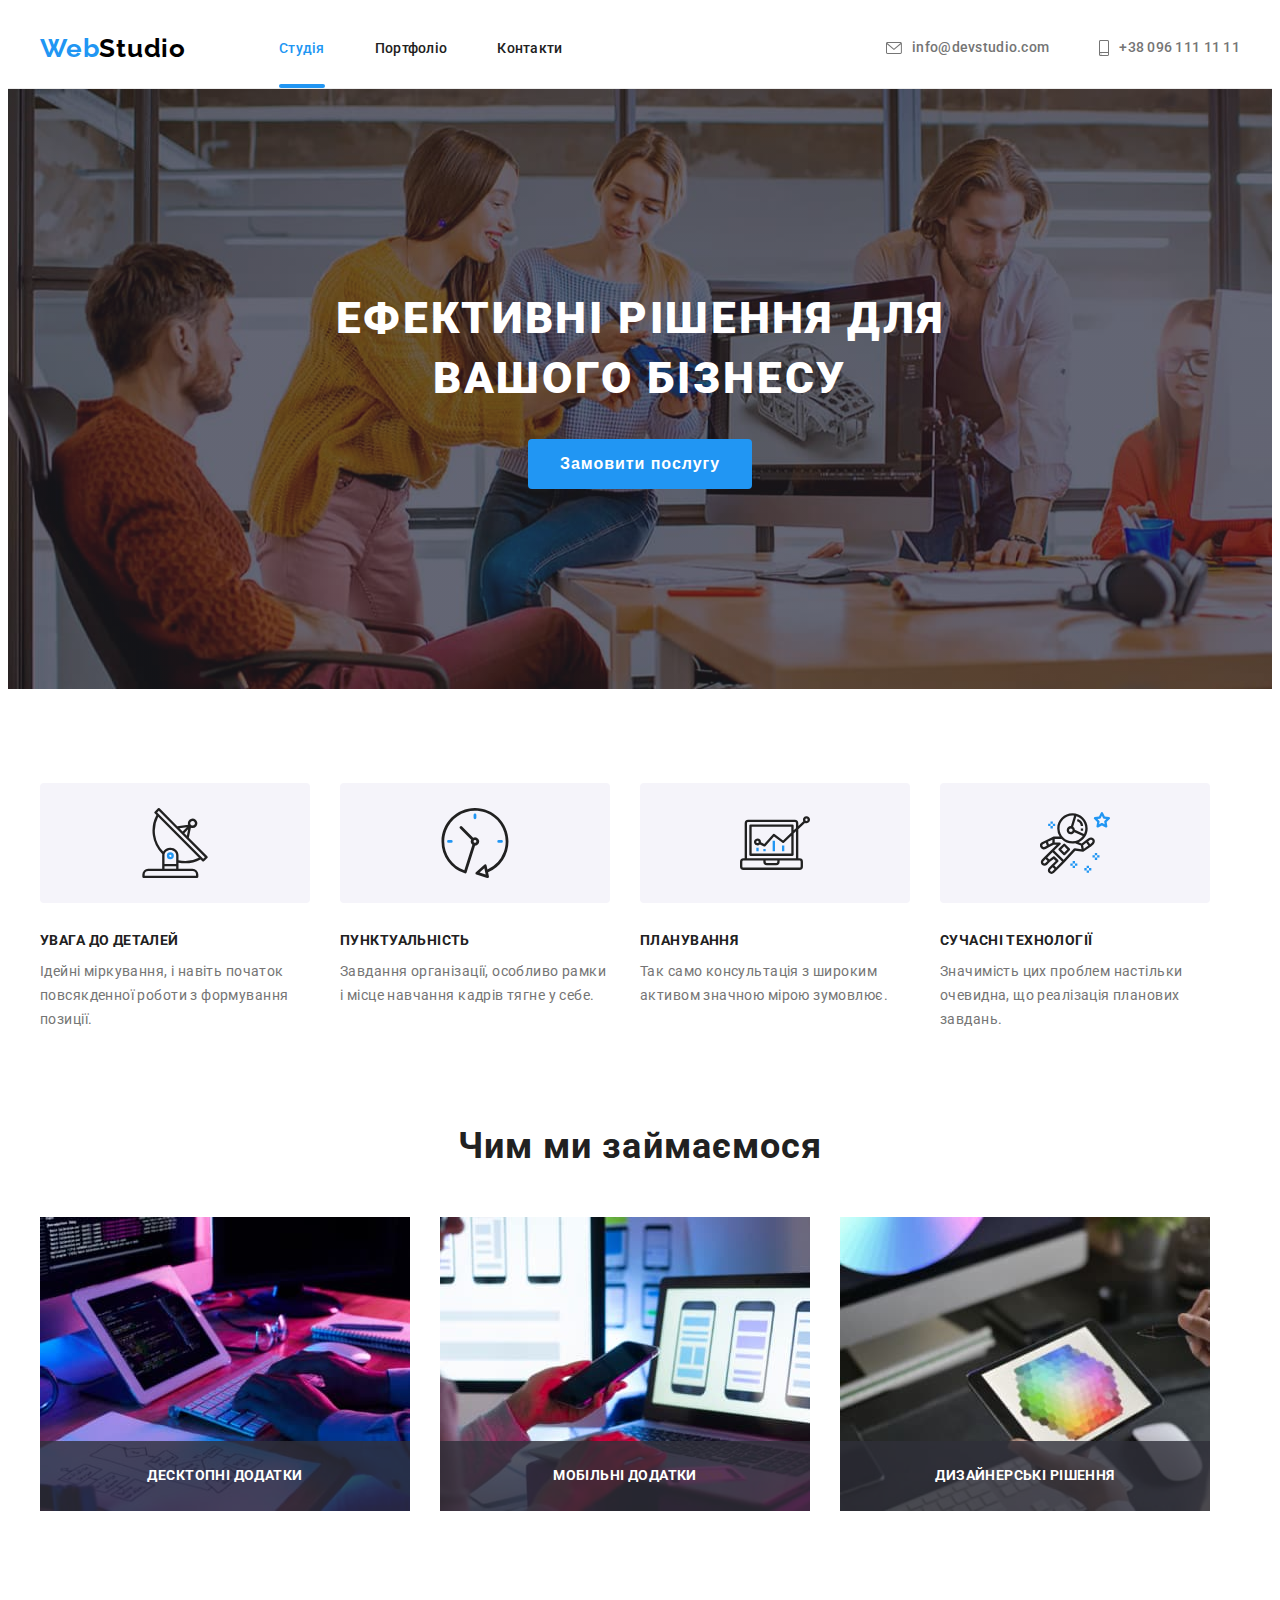
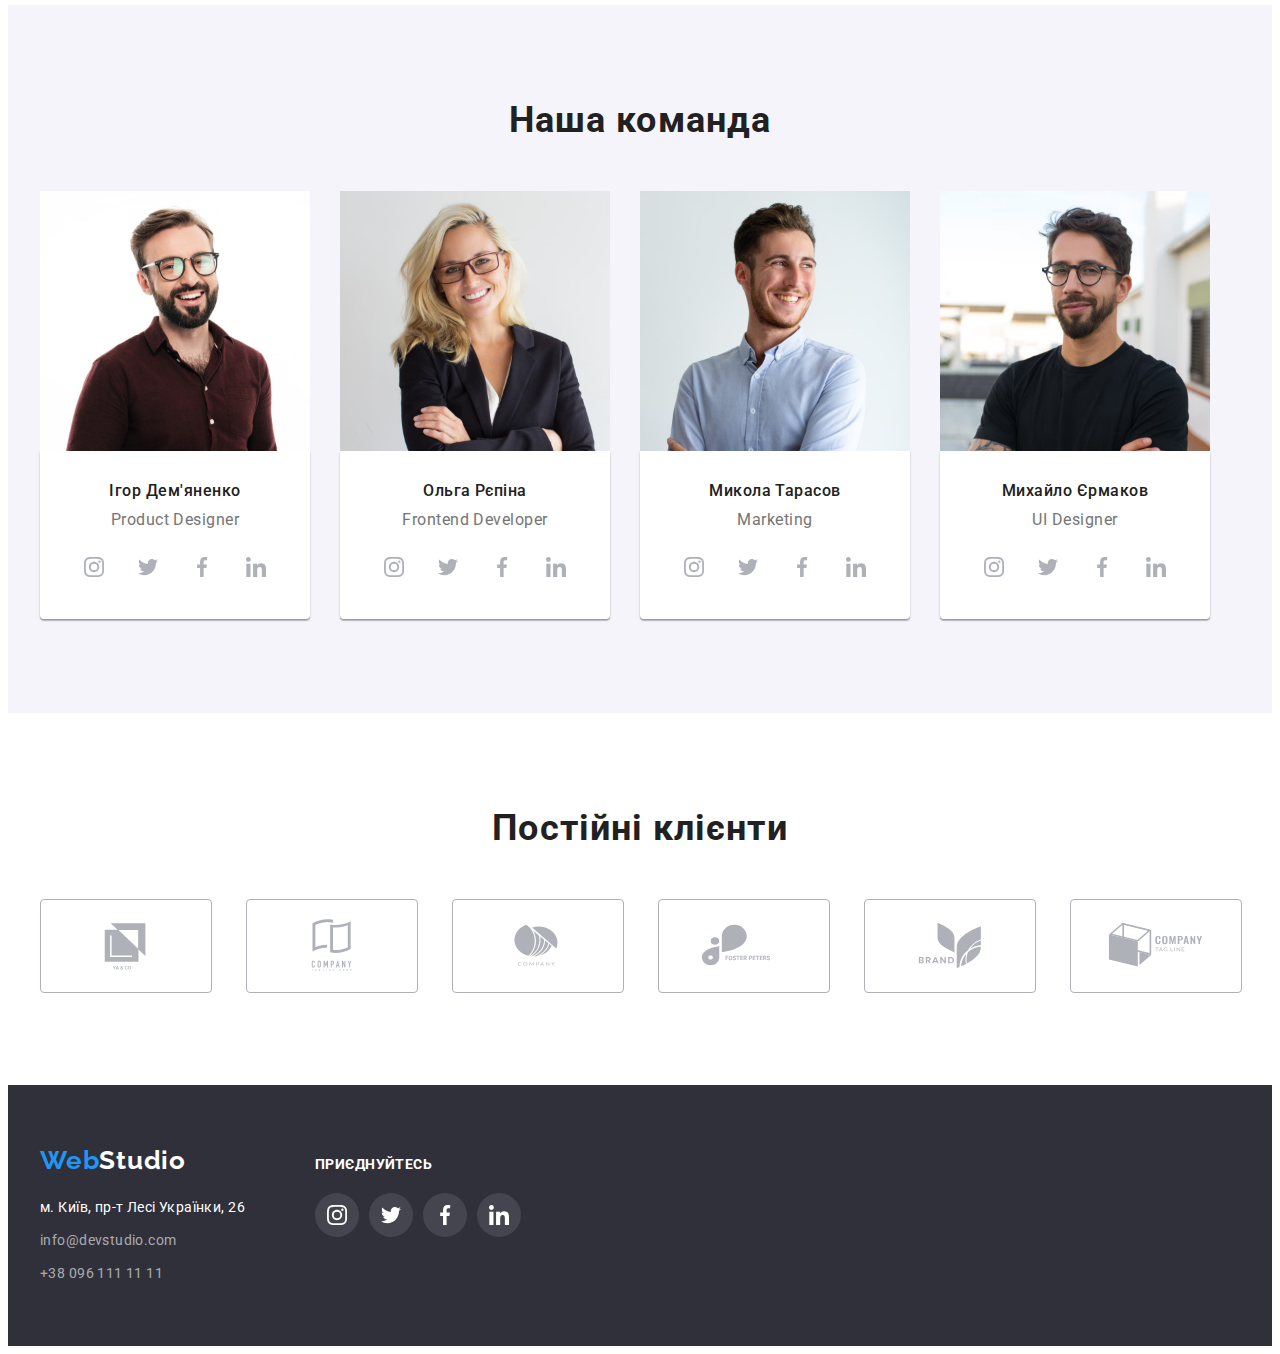
==== index.html @ 94e93b25 "Update" ====
<!DOCTYPE html>
<html lang="uk">
<head>
    <meta charset="UTF-8">
    <meta http-equiv="X-UA-Compatible" content="IE=edge">
    <meta name="viewport" content="width=device-width, initial-scale=1.0">
    <title lang="en">WebStudio</title>
    <link rel="preconnect" href="https://fonts.googleapis.com">
    <link rel="preconnect" href="https://fonts.gstatic.com" crossorigin>
    <link href="https://fonts.googleapis.com/css2?family=Raleway:wght@700&family=Roboto:wght@400;500;700;900&display=swap"
        rel="stylesheet">
    <link rel="stylesheet" href="https://cdnjs.cloudflare.com/ajax/libs/modern-normalize/1.1.0/modern-normalize.min.css"
        integrity="sha512-wpPYUAdjBVSE4KJnH1VR1HeZfpl1ub8YT/NKx4PuQ5NmX2tKuGu6U/JRp5y+Y8XG2tV+wKQpNHVUX03MfMFn9Q=="
        crossorigin="anonymous" referrerpolicy="no-referrer" />
    <link rel="stylesheet" href="./css/styles.css">
</head>
<body>
    <header class="header-border">
            <div class="container">
                <nav class="header-item">
                        <a href="./index.html"><span class="logo">Web</span><span class="logo logo-second-part">Studio</span></a>
                    <ul class="list-link flex-items">
                        <li class="list-item">
                            <a class="link current" href="./index.html">Студія</a>
                        </li>
                        <li class="list-item">
                            <a class="link" href="./portfolio.html">Портфоліо</a>
                        </li>
                        <li class="list-item">
                            <a class="link" href="#">Контакти</a>
                        </li>
                    </ul>
                </nav>
                <ul class="list-address flex-items">
                    <li class="address-item mail">
                        <a class="link-address" href="mailto:info@devstudio.com">
                            <svg class="mail-icon">
                                <use href="./images/for-sprite/sprite.svg#mail"></use>
                            </svg>
                            info@devstudio.com
                        </a>
                    </li>
                    <li class="address-item">
                        <a class="link-address" href="tel:+380961111111">
                            <svg class="phone-icon">
                                <use href="./images/for-sprite/sprite.svg#phone"></use>
                            </svg>+38 096 111 11 11
                        </a>
                    </li>
                </ul>
            </div>
    </header>
    <main>
        <section class="hero-section">
            <div class="container">
                <h1 class="hero-title">
                    Ефективні рішення для
                    вашого бізнесу
                </h1>
                <button type="button" class="hero-button" data-modal-open>
                    Замовити послугу
                </button>
            </div>
        </section>
        <section class="section">
            <div class="container">
                <h2 class="hidden-title">
                    Наші переваги
                </h2>
                    <ul class="flex-items">
                        <li class="benefit-card">
                            <div class="benefit-container">
                                <svg class="benefit-icon">
                                    <use href="./images/for-sprite/sprite.svg#icon-benefit-1"></use>
                                </svg>
                            </div>
                            <h3 class="advantages">
                                Увага до деталей
                            </h3>
                            <p class="advantages-paragraph">Ідейні міркування, і навіть початок повсякденної роботи з формування позиції.
                            </p>
                        </li>
                        <li class="benefit-card">
                            <div class="benefit-container">
                                <svg class="benefit-icon">
                                    <use href="./images/for-sprite/sprite.svg#icon-benefit-2"></use>
                                </svg>
                            </div>
                            <h3 class="advantages">
                                Пунктуальність
                            </h3>
                            <p class="advantages-paragraph">Завдання організації, особливо рамки і місце навчання кадрів тягне у себе.</p>
                        </li>
                        <li class="benefit-card">
                            <div class="benefit-container">
                                <svg class="benefit-icon">
                                    <use href="./images/for-sprite/sprite.svg#icon-benefit-3"></use>
                                </svg>
                            </div>
                            <h3 class="advantages">
                                Планування
                            </h3>
                            <p class="advantages-paragraph">Так само консультація з широким активом значною мірою зумовлює.</p>
                        </li>
                        <li class="benefit-card">
                            <div class="benefit-container">
                                <svg class="benefit-icon">
                                    <use href="./images/for-sprite/sprite.svg#icon-benefit-4"></use>
                                </svg>
                            </div>
                            <h3 class="advantages">
                                Сучасні технології
                            </h3>
                            <p class="advantages-paragraph">Значимість цих проблем настільки очевидна, що реалізація планових завдань.</p>
                        </li>
                    </ul>
            </div>
        </section>
        <section class="our-work">
            <div class="container">
                <h2 class="description-title">
                    Чим ми займаємося
                </h2>
                        <div class="product">
                            <ul class="flex-items">
                                <li class="work product-thumb">
                                    <img src="./images/sample-1.jpg" alt="Робота за планшетом з клавіатурою" width="370">
                                    <h2 class="our-work-name">
                                        Десктопні додатки
                                    </h2>
                                </li>
                                <li class="work product-thumb">
                                    <img src="./images/sample-2.jpg" alt="Робота за ноутбуком" width="370">
                                    <h2 class="our-work-name">
                                        Мобільні додатки
                                    </h2>
                                </li>
                                <li class="work product-thumb">
                                    <img src="./images/sample-3.jpg" alt="Робота за планшетом" width="370">
                                    <h2 class="our-work-name">
                                        Дизайнерські рішення
                                    </h2>
                                </li>
                            </ul>
                        </div>
            </div>
        </section>
        <section class="section worker-section">
            <div class="container">
                <h2 class="worker">
                    Наша команда
                </h2>
                <ul class="flex-items">
                    <li class="worker-list">
                        <img src="./images/worker-1.jpg" alt="Працівник в окулярах в коричневій сорочці" width="270">
                        <div class="worker-description">
                            <h3 class="card-worker">
                                Ігор Дем'яненко
                            </h3>
                            <p class="profession-worker">Product Designer</p>
                            <ul class="flex-items box-media">
                                <li class="social-list">
                                    <a href="#" class="link-networks">
                                        <svg class="social-networks">
                                            <use href="./images/for-sprite/sprite.svg#icon-instagram"></use>
                                        </svg>
                                    </a>
                                </li>
                                <li class="social-list">
                                    <a href="#" class="link-networks">
                                        <svg class="social-networks">
                                            <use href="./images/for-sprite/sprite.svg#icon-twitter"></use>
                                        </svg>
                                    </a>
                                </li>
                                <li class="social-list">
                                    <a href="#" class="link-networks">
                                        <svg class="social-networks">
                                            <use href="./images/for-sprite/sprite.svg#icon-facebook"></use>
                                        </svg>
                                    </a>
                                </li>
                                <li class="social-list">
                                    <a href="#" class="link-networks">
                                        <svg class="social-networks">
                                            <use href="./images/for-sprite/sprite.svg#icon-linkedin"></use>
                                        </svg>
                                    </a>
                                </li>
                            </ul>
                        </div>
                    </li>
                    <li class="worker-list">
                        <img src="./images/worker-2.jpg" alt="Працівниця в окулярах в чорному жакеті" width="270">
                        <div class="worker-description">
                            <h3 class="card-worker">
                                Ольга Рєпіна
                            </h3>
                            <p class="profession-worker">Frontend Developer</p>
                            <ul class="flex-items box-media">
                                <li class="social-list">
                                    <a href="#" class="link-networks">
                                        <svg class="social-networks">
                                            <use href="./images/for-sprite/sprite.svg#icon-instagram"></use>
                                        </svg>
                                    </a>
                                </li>
                                <li class="social-list">
                                    <a href="#" class="link-networks">
                                        <svg class="social-networks">
                                            <use href="./images/for-sprite/sprite.svg#icon-twitter"></use>
                                        </svg>
                                    </a>
                                </li>
                                <li class="social-list">
                                    <a href="#" class="link-networks">
                                        <svg class="social-networks">
                                            <use href="./images/for-sprite/sprite.svg#icon-facebook"></use>
                                        </svg>
                                    </a>
                                </li>
                                <li class="social-list">
                                    <a href="#" class="link-networks">
                                        <svg class="social-networks">
                                            <use href="./images/for-sprite/sprite.svg#icon-linkedin"></use>
                                        </svg>
                                    </a>
                                </li>
                            </ul>
                        </div>
                    </li>
                    <li class="worker-list">
                        <img src="./images/worker-3.jpg" alt="Працівник в білій сорочці" width="270">
                        <div class="worker-description">
                            <h3 class="card-worker">
                                Микола Тарасов
                            </h3>
                            <p class="profession-worker">Marketing</p>
                            <ul class="flex-items box-media">
                                <li class="social-list">
                                    <a href="#" class="link-networks">
                                        <svg class="social-networks">
                                            <use href="./images/for-sprite/sprite.svg#icon-instagram"></use>
                                        </svg>
                                    </a>
                                </li>
                                <li class="social-list">
                                    <a href="#" class="link-networks">
                                        <svg class="social-networks">
                                            <use href="./images/for-sprite/sprite.svg#icon-twitter"></use>
                                        </svg>
                                    </a>
                                </li>
                                <li class="social-list">
                                    <a href="#" class="link-networks">
                                        <svg class="social-networks">
                                            <use href="./images/for-sprite/sprite.svg#icon-facebook"></use>
                                        </svg>
                                    </a>
                                </li>
                                <li class="social-list">
                                    <a href="#" class="link-networks">
                                        <svg class="social-networks">
                                            <use href="./images/for-sprite/sprite.svg#icon-linkedin"></use>
                                        </svg>
                                    </a>
                                </li>
                            </ul>
                        </div>
                    </li>
                    <li class="worker-list">
                        <img src="./images/worker-4.jpg" alt="Працівник в окулярах в чорній футболці" width="270">
                        <div class="worker-description">
                            <h3 class="card-worker">
                                Михайло Єрмаков
                            </h3>
                            <p class="profession-worker">UI Designer</p>
                            <ul class="flex-items box-media">
                                <li class="social-list">
                                    <a href="#" class="link-networks">
                                        <svg class="social-networks">
                                            <use href="./images/for-sprite/sprite.svg#icon-instagram"></use>
                                        </svg>
                                    </a>
                                </li>
                                <li class="social-list">
                                    <a href="#" class="link-networks">
                                        <svg class="social-networks">
                                            <use href="./images/for-sprite/sprite.svg#icon-twitter"></use>
                                        </svg>
                                    </a>
                                </li>
                                <li class="social-list">
                                    <a href="#" class="link-networks">
                                        <svg class="social-networks">
                                            <use href="./images/for-sprite/sprite.svg#icon-facebook"></use>
                                        </svg>
                                    </a>
                                </li>
                                <li class="social-list">
                                    <a href="#" class="link-networks">
                                        <svg class="social-networks">
                                            <use href="./images/for-sprite/sprite.svg#icon-linkedin"></use>
                                        </svg>
                                    </a>
                                </li>
                            </ul>
                        </div>
                    </li>
                </ul>
            </div>
        </section>
        <section class="section">
            <div class="container">
                <h2 class="clients-title">Постійні клієнти</h2>
                <ul class="flex-items box-clients">
                    <li class="clients-company">
                        <a href="#" class="link-company">
                            <svg class="client-icon">
                                <use href="./images/for-sprite/sprite.svg#icon-company-1"></use>
                            </svg>
                        </a>
                    </li>
                    <li class="clients-company">
                        <a href="#" class="link-company">
                            <svg class="client-icon">
                                <use href="./images/for-sprite/sprite.svg#icon-company-2"></use>
                            </svg>
                        </a>
                    </li>
                    <li class="clients-company">
                        <a href="#" class="link-company">
                            <svg class="client-icon">
                                <use href="./images/for-sprite/sprite.svg#icon-company-3"></use>
                            </svg>
                        </a>
                    </li>
                    <li class="clients-company">
                        <a href="#" class="link-company">
                            <svg class="client-icon">
                                <use href="./images/for-sprite/sprite.svg#icon-company-4"></use>
                            </svg>
                        </a>
                    </li>
                    <li class="clients-company">
                        <a href="#" class="link-company">
                            <svg class="client-icon">
                                <use href="./images/for-sprite/sprite.svg#icon-company-5"></use>
                            </svg>
                        </a>
                    </li>
                    <li class="clients-company">
                        <a href="#" class="link-company">
                            <svg class="client-icon">
                                <use href="./images/for-sprite/sprite.svg#icon-company-6"></use>
                            </svg>
                        </a>
                    </li>
                </ul>
            </div>
        </section>
    </main>
    <footer class="footer-address">
        <div class="container footer-container">
            <div class="footer-left-part">
                <a href="./index.html"><span class="logo">Web</span><span class="logo logo-third-part">Studio</span></a>
                <address class="footer-list">
                    <ul>
                        <li>
                            <a class="footer-link" href="https://goo.gl/maps/sdtxkwDF94uDCL8M9" target="_blank"
                                rel="noopener noreferrer">м. Київ, пр-т Лесі Українки, 26</a>
                        </li>
                        <li class="footer-contacts">
                            <a class="footer-link footer-transparant" href="mailto:info@devstudio.com">info@devstudio.com</a>
                        </li>
                        <li class="footer-contacts">
                            <a class="footer-link footer-transparant" href="tel:+380961111111">+38 096 111 11 11</a>
                        </li>
                    </ul>
                </address>
            </div>
            <div class="footer-right-part">
                <h2 class="join-link">
                    Приєднуйтесь
                </h2>
                <ul class="flex-items box-media-footer">
                    <li class="social-list-footer">
                        <a href="#" class="link-networks-footer">
                            <svg class="social-networks-footer">
                                <use href="./images/for-sprite/sprite.svg#icon-instagram"></use>
                            </svg>
                        </a>
                    </li>
                   <li class="social-list-footer">
                        <a href="#" class="link-networks-footer">
                            <svg class="social-networks-footer">
                                <use href="./images/for-sprite/sprite.svg#icon-twitter"></use>
                            </svg>
                        </a>
                    </li>
                    <li class="social-list-footer">
                        <a href="#" class="link-networks-footer">
                            <svg class="social-networks-footer">
                                <use href="./images/for-sprite/sprite.svg#icon-facebook"></use>
                            </svg>
                        </a>
                    </li>
                    <li class="social-list-footer">
                        <a href="#" class="link-networks-footer">
                            <svg class="social-networks-footer">
                                <use href="./images/for-sprite/sprite.svg#icon-linkedin"></use>
                            </svg>
                        </a>
                    </li>
                </ul>
            </div>
        </div>
    </footer>

<div class="backdrop is-hidden" data-modal>
    <div class="modal">
        <button type="button" class="modal-close-button" data-modal-close>
            <svg class="modal-close-icon" width="18" height="18">
                <use href="./images/for-sprite/sprite.svg#icon-close-button"></use>
            </svg>
        </button>

        <form class="contact-form">
            <p class="contact-form-title">Залиште свої дані, ми вам передзвонимо</p>
            <label class="contact-form-field">
                <span class="text-style">Ім'я</span>
                <span class="contact-form-input-wrapper">
                    <input name="user-name" 
                    class="contact-form-input" 
                    type="text">
                    <svg class="contact-form-icon">
                        <use href="./images/for-sprite/sprite.svg#icon-name"></use>
                    </svg>
                </span>
            </label>
            <label class="contact-form-field">
                <span class="text-style">Телефон</span>
                <span class="contact-form-input-wrapper">
                    <input name="user-phone" 
                    class="contact-form-input" 
                    type="tel">
                    <svg class="contact-form-icon">
                        <use href="./images/for-sprite/sprite.svg#icon-tel"></use>
                    </svg>
                </span>
            </label>
            <label class="contact-form-field">
                <span class="text-style">Пошта</span>
                <span class="contact-form-input-wrapper">
                    <input name="user-mail" 
                    class="contact-form-input" 
                    type="email">
                    <svg class="contact-form-icon">
                        <use href="./images/for-sprite/sprite.svg#icon-mail"></use>
                    </svg>
                </span>
            </label>
            <label class="contact-form-field">
                <span class="text-style">Коментар</span>
                <textarea 
                name="user-message" 
                class="contact-form-message"
                placeholder="Введіть текст"
                ></textarea>
            </label>
            <div class="contact-form-checkbox-wrapper">
                <input name="accept-policy" 
                type="checkbox" 
                class="contact-form-checkbox" 
                id="policy-checkbox"
                required>
                <label for="policy-checkbox" class="contact-form-checkbox-label">
                    Погоджуюся з розсилкою та приймаю <a href="#">Умови договору</a>
                </label>
            </div>
            <button type="submit" 
            class="contact-form-submit-btn">
                Відправити
            </button>
        </form>
    </div>
</div>

<script src="./js/modal.js"></script>

</body>
</html>
---- css/styles.css ----
:root {
--primary-color: #212121;
--link-address-color: #757575;
--link-color: #2196F3;
--logo-color: #000000;
--primary-background-color: #FFFFFF;
--secondary-background-color: #2F303A;
--color-transparant: rgba(255, 255, 255, 0.6);
--active-button-color: #188CE8;
--section-color: #F5F4FA;
--border-color: #EEEEEE;
--header-border-color: #ECECEC;
--background-color-image: #C4C4C4;
--social-network-color: #AFB1B8;
}

body {
font-family: Roboto, sans-serif;
color: var(--primary-color);
background-color: var(--primary-background-color);
} 

ul {
    list-style: none;
    margin-top: 0;
    margin-bottom: 0;
    padding-left: 0;
}

a {
    text-decoration: none;
}

h1, h2, h3, p {
    padding: 0;
    margin: 0;
}

img {
    display: block;
}

/* START header */

.container {
    width: 1200px;
    margin-left: auto;
    margin-right: auto;
    padding-left: 15px;
    padding-right: 15px;
}

.section {
    padding-top: 94px;
    padding-bottom: 94px;
}

.flex-items {
    display: flex;
}

header .container {
    display: flex;
    align-items: center;
}

.header-item {
    display: flex;
    align-items: center;
}

.header-border {
    border-bottom: 1px solid var(--header-border-color);
}

.logo {
    color: var(--link-color);
    font-family: Raleway, sans-serif;
    font-weight: 700;
    font-size: 26px;
    line-height: 1.19;
    letter-spacing: 0.03em;
}

.logo-second-part {
    color: var(--logo-color);
}

.list-link {
    display: flex;
    margin-left: 93px;
}

.link {
    display: block;
    padding-top: 32px;
    padding-bottom: 32px;
    color: var(--primary-color);
    font-weight: 500;
    font-size: 14px;
    line-height: 16px;
    letter-spacing: 0.02em;
    transition: color 250ms cubic-bezier(0.4, 0, 0.2, 1);
}

.list-item:not(:last-child) {
    margin-right: 50px;
}

.link:hover,
.link:focus {
    color: var(--link-color);
}

.link.current {
    color: var(--link-color);
}

.link {
    position: relative;
}

.link.current::after {
    content: "";
    position: absolute;
    width: 100%;
    height: 4px;
    bottom: 0; 
    left: 0;
    border-radius: 2px;
    background-color: var(--link-color);
}

.description-link {
    padding: 0;
    margin: 0;
    list-style: none;
    align-items: center;
}

.list-address {
    display: flex;
    margin-top: 0;
    margin-left: auto;
}

.link-address {
    color: var(--link-address-color);
    font-weight: 500;
    font-size: 14px;
    line-height: 1.14;
    letter-spacing: 0.02em;
    display: flex;
    align-items: center;
    transition: color 250ms cubic-bezier(0.4, 0, 0.2, 1);
}

.address-item:not(:last-child) {
    margin-right: 50px;
}

.mail-icon {
    width: 16px;
    height: 12px;
    margin-right: 10px;
    fill: currentColor;
}

.phone-icon {
    width: 10px;
    height: 16px;
    margin-right: 10px;
    fill: currentColor;
}

.mail-icon:hover,
.mail-icon:focus {
    fill: var(--link-color);
}

.phone-icon:hover,
.phone-icon:focus {
    fill: var(--link-color);
}

.mail {
    margin-left: auto;
}

.link-address:hover,
.link-address:focus {
    color: var(--link-color);
}

/* END header */

/* START index.html */

.hero-section {
    background-image: linear-gradient(rgba(47, 48, 58, 0.4), rgba(47, 48, 58, 0.4)), url(../images/hero-section-image.jpg);
    background-color: var(--background-color-image);
    background-size: cover;
    max-width: 1600px;
    padding-top: 200px;
    padding-bottom: 200px;
    text-align: center;
    margin-left: auto;
    margin-right: auto;
}

.hero-title {
    margin-bottom: 30px;
    margin-left: auto;
    margin-right: auto;
    width: 696px;
    color: var(--primary-background-color);
    font-weight: 900;
    font-size: 44px;
    line-height: 1.36;
    letter-spacing: 0.06em;
    text-transform: uppercase;
}

.hero-button {
    padding-top: 10px;
    padding-bottom: 10px;
    padding-right: 32px;
    padding-left: 32px;
    border: 1px transparent;
    border-radius: 4px;
    min-width: 216px;
    color: var(--primary-background-color);
    background-color: var(--link-color);
    font-weight: 700;
    font-size: 16px;
    line-height: 1.88;
    letter-spacing: 0.06em;
    transition: background-color 250ms cubic-bezier(0.4, 0, 0.2, 1);
}

.hero-button:hover,
.hero-button:focus {
    background-color: var(--active-button-color);
    cursor: pointer;
}

.hidden-title {
    position: absolute;
    width: 1px;
    height: 1px;
    margin: -1px;
    padding: 0;
    overflow: hidden;
    border: 0;
    clip: rect(0 0 0 0);
}

.advantages {
    margin-top: 30px;
    margin-bottom: 10px;
    font-weight: 700;
    font-size: 14px;
    line-height: 1.14;
    letter-spacing: 0.03em;
    text-transform: uppercase;
}

.advantages-paragraph {
    color: var(--link-address-color);
    font-weight: 400;
    font-size: 14px;
    line-height: 24px;
    letter-spacing: 0.03em;
    width: 270px;
}

.flex-benefit {
    margin-right: 30px;
    margin-bottom: 30px;
}

.benefit-card {
    flex-basis: ((100% - 3*30) / 3);
}

.benefit-card:not(:last-child) {
    margin-right: 30px;
}

.benefit-container {
    display: flex;
    width: 270px;
    height: 120px;
    background-color: var(--section-color);
    border-radius: 4px;
    justify-content: center;
        align-items: center;
}

.benefit-icon {
    width: 70px;
    height: 70px;
}

.our-work {
    padding-bottom: 94px;
}

.work {
    flex-basis: calc((100% - 3 * 30) / 3);
}

.work:not(:last-child) {
    margin-right: 30px;
}

.worker-list {
    flex-basis: ((100% - 4*30) / 4);
    width: 270px;
}

.worker-list:not(:last-child) {
    margin-right: 30px;
}

.worker-description {
    padding-top: 30px;
    padding-bottom: 30px;
    box-shadow: 0px 1px 3px rgba(0, 0, 0, 0.12), 0px 1px 1px rgba(0, 0, 0, 0.14), 0px 2px 1px rgba(0, 0, 0, 0.2);
    border-radius: 0px 0px 4px 4px;
    background-color: var(--primary-background-color);
}

.description-title {
    margin-bottom: 50px;
    font-weight: 700;
    font-size: 36px;
    line-height: 1.17;
    text-align: center;
    letter-spacing: 0.03em;
}

.worker-section {
    background-color: var(--section-color);
}

.worker {
    margin-bottom: 50px;
    font-weight: 700;
    font-size: 36px;
    line-height: 1.17;
    text-align: center;
    letter-spacing: 0.03em;
}

.card-worker {
    margin-bottom: 10px;
    font-weight: 500;
    font-size: 16px;
    line-height: 1.19;
    text-align: center;
    letter-spacing: 0.03em;
}

.profession-worker {
    margin-bottom: 16px;
    font-weight: 400;
    font-size: 16px;
    line-height: 1.19;
    text-align: center;
    letter-spacing: 0.03em;
    color: var(--link-address-color);
}

.box-media {
    justify-content: center;
}

.social-list {
    width: 44px;
    height: 44px;
    border-radius: 50%;
    justify-content: center;
    display: flex;
    align-items: center;
}

.social-list:not(:last-child) {
    margin-right: 10px;
}

.link-networks {
    width: 44px;
    height: 44px;
    border-radius: 50%;
    justify-content: center;
    display: flex;
    align-items: center;
    fill: var(--social-network-color);
    transition: background-color 250ms cubic-bezier(0.4, 0, 0.2, 1);
}

.link-networks:hover,
.link-networks:focus {
    fill: var(--primary-background-color);
    background-color: var(--link-color);
   }

.social-networks {
    display: flex;
    width: 20px;
    height: 20px;
    transition: fill 250ms cubic-bezier(0.4, 0, 0.2, 1);
}


.box-clients {
    justify-content: space-between;
    align-items: center;
}

.clients-title {
    margin-bottom: 50px;
    font-weight: 700;
    font-size: 36px;
    line-height: 1.17;
    text-align: center;
    letter-spacing: 0.03em;
    color: var(--primary-color);
}

.client-icon {
    width: 106px;
    height: 60px;
    fill: var(--social-network-color);
    transition: fill 250ms cubic-bezier(0.4, 0, 0.2, 1);
}

.clients-company {
    width: 170px;
    height: 92px;
}

.clients-company:not(:last-child) {
    margin-right: 30px;
}

.link-company:hover,
.link-company:focus .clients-company {
    border: 1px solid var(--link-color);
    transition: border 250ms cubic-bezier(0.4, 0, 0.2, 1);
}

.link-company {
    display: flex;
    justify-content: center;
    align-items: center;
    width: 100%;
    height: 100%;
    border: 1px solid var(--social-network-color);
    border-radius: 4px;
    transition: border 250ms cubic-bezier(0.4, 0, 0.2, 1);
}

.link-company:hover .client-icon,
.link-company:focus .client-icon {
    fill: var(--link-color);
}

/* END index.html */

/* START portfolio.html */

.list-button {
    margin-bottom: 50px;
    justify-content: center;
}

.filter-button {
    border: 1px transparent;
    border-radius: 4px;
    background-color: var(--section-color);
    padding-top: 6px;
    padding-right: 22px;
    padding-bottom: 6px;
    padding-left: 22px;
    cursor: pointer;
    transition: background-color 250ms cubic-bezier(0.4, 0, 0.2, 1), color 250ms cubic-bezier(0.4, 0, 0.2, 1), box-shadow 250ms cubic-bezier(0.4, 0, 0.2, 1);
}

.button-item:not(:last-child) {
    margin-right: 8px;
}

.filter-button:hover,
.filter-button:focus {
    color: var(--primary-background-color);
    background-color: var(--link-color);
    box-shadow: 0px 3px 1px rgba(0, 0, 0, 0.1), 0px 1px 2px rgba(0, 0, 0, 0.08), 0px 2px 2px rgba(0, 0, 0, 0.12);
}

.project-items {
    flex-wrap: wrap;
    margin-bottom: -30px;
    margin-right: -30px;
}

.card-project {
    flex-basis: calc((100% - 3 * 30) / 3);
    margin-right: 30px;
    margin-bottom: 30px;
}

.link-project {
    display: block;
    transition: box-shadow 250ms cubic-bezier(0.4, 0, 0.2, 1);
}

.link-project:hover,
.link-project:focus {
    box-shadow: 0px 1px 1px rgba(0, 0, 0, 0.12), 0px 4px 4px rgba(0, 0, 0, 0.06), 1px 4px 6px rgba(0, 0, 0, 0.16);
}

.card-project:not(:last-child) {
    margin-right: 30px;
}

.card-project:nth-child(-n-+3) {
    margin-bottom: 0;
}

.project-description {
    padding-top: 20px;
    padding-right: 24px;
    padding-bottom: 20px;
    padding-left: 24px;
    border-left: 1px solid var(--border-color);
    border-bottom: 1px solid var(--border-color);
    border-right: 1px solid var(--border-color);
}

.name-project {
    margin-bottom: 4px;
    color: var(--primary-color);
    font-weight: 700;
    font-size: 18px;
    line-height: 2;
    letter-spacing: 0.06em;
}

.type-project {
    color: var(--link-address-color);
    font-size: 16px;
    line-height: 1.88;
    letter-spacing: 0.03em;
}

/* END portfolio.html */

/* START footer */

.logo-third-part {
    color: var(--primary-background-color);
}

.footer-address {
    background-color: var(--secondary-background-color);
    padding-top: 60px;
    padding-bottom: 60px;
}

.footer-link {
    font-style: normal;
    font-weight: 400;
    font-size: 14px;
    line-height: 1.71;
    letter-spacing: 0.03em;
    color: var(--primary-background-color);
}

.footer-transparant {
    color: var(--color-transparant);
}

.footer-list {
    margin-top: 20px;
}

.footer-contacts {
    margin-top: 9px;
}

.join-link {
    margin-bottom: 20px;
    color: var(--primary-background-color);
    font-weight: 700;
    font-size: 14px;
    line-height: 1.14;
    letter-spacing: 0.03em;
    text-transform: uppercase;
}

.footer-container {
    display: flex;
    align-items: baseline;
}

.footer-right-part {
    margin-left: 70px;
}

.social-list-footer {
    width: 44px;
    height: 44px;
    border-radius: 50%;
    justify-content: center;
    display: flex;
    align-items: center;
    background-color: rgba(255, 255, 255, 0.1);
}

.social-list-footer:not(:last-child) {
    margin-right: 10px;
}

.link-networks-footer {
    width: 44px;
    height: 44px;
    border-radius: 50%;
    justify-content: center;
    display: flex;
    align-items: center;
    fill: var(--link-address-color);
    transition: background-color 250ms cubic-bezier(0.4, 0, 0.2, 1);
}

.link-networks-footer:hover,
.link-networks-footer:focus {
    fill: var(--primary-background-color);
    background-color: var(--link-color);
}

.social-networks-footer {
    display: flex;
    width: 20px;
    height: 20px;
    fill: var(--primary-background-color);
    transition: fill 250ms cubic-bezier(0.4, 0, 0.2, 1);
}

/* END footer */

/* Start Modal Button */

.backdrop {
    position: fixed;
    top: 0;
    left: 0;
    width: 100vw;
    height: 100vh;
    background-color: rgba(0, 0, 0, 0.2);
    transition: opacity 500ms cubic-bezier(0.4, 0, 0.2, 1), visibility 500ms cubic-bezier(0.4, 0, 0.2, 1);
}

.backdrop.is-hidden {
    opacity: 0;
    visibility: hidden;
    pointer-events: none;
}

.backdrop.is-hidden .modal {
    transform: translate(-50%, -50%) scale(0.7);
}

.modal {
    position: absolute;
    top: 50%;
    left: 50%;
    transform: translate(-50%, -50%) scale(1);
    opacity: 1;
    width: 528px;
    height: 581px;
    padding: 40px;
    background-color: var(--primary-background-color);
    border-radius: 4px;
    transform: scale(1), opacity(1);
    transition: transform 250ms linear, opacity 250ms linear;
}

.modal-close-button {
    position: absolute;
    top: 8px;
    right: 8px;
    display: flex;
    justify-content: center;
    align-items: center;
    width: 30px;
    height: 30px;
    border-radius: 50%;
    border: 1px solid rgba(0, 0, 0, 0.1);
    background-color: transparent;
    padding: 0;
    cursor: pointer;
    transition: fill 250ms cubic-bezier(0.4, 0, 0.2, 1);
}

.modal-close-button:hover,
.modal-close-button:focus .modal-close-icon {
    fill: var(--link-color);
}

/* START Section "Our work" positioning*/

.product-thumb {
    position: relative;
}

.our-work-name {
    position: absolute;
    width: 100%;
    height: 70px;
    bottom: 0;
    left: 0;
    display: flex;
    justify-content: center;
    align-items: center;
    font-weight: 700;
    font-size: 14px;
    line-height: 1.14;
    text-align: center;
    letter-spacing: 0.03em;
    text-transform: uppercase;
    color: var(--primary-background-color);
    background-color: rgba(47, 48, 58, 0.8);
}

/* END Section "Our work" positioning*/

/* START Section "Our projects" positioning*/

.image-project {
    position: relative;
    overflow: hidden;
}

.overlay {
    position: absolute;
    width: 100%;
    height: 100%;
    display: flex;
    justify-content: center;
    align-items: center;
    background-color: rgba(33, 150, 243, 0.9);
    transform: translateY(100%);
    transition: transform 250ms cubic-bezier(0.4, 0, 0.2, 1);
}

.link-project:hover .overlay,
.link-project:focus .overlay {
    transform: translateY(-100%);
}

.overlay-text {
    margin-left: 24px;
    margin-right: 24px;
    margin-top: 63px;
    margin-bottom: 63px;
    font-size: 18px;
    line-height: 1.56;
    letter-spacing: 0.03em;
    color: var(--primary-background-color);
}

.contact-form-title {
    font-weight: 700;
    font-size: 20px;
    line-height: 1.15;
    text-align: center;
    letter-spacing: 0.03em;
    color: var(--primary-color);
    margin-bottom: 12px;
}

.contact-form-field {
    display: block;
    margin-bottom: 10px;
}

.contact-form-input-wrapper {
    position: relative;
    margin-top: 10px;
}

.contact-form-input {
    width: 100%;
    height: 40px;
    padding-left: 42px;
    margin-top: 4px;
    border: 1px solid rgba(33, 33, 33, 0.2);
    border-radius: 4px;
    transition: border-color 250ms cubic-bezier(0.4, 0, 0.2, 1);
}

.text-style {
    font-size: 12px;
    line-height: 1.17;    
    letter-spacing: 0.01em;
    color: var(--link-address-color);
}

.contact-form-input:focus {
    outline: none;
    border-color: var(--link-color);
}

.contact-form-input:focus + .contact-form-icon {
    fill: var(--link-color);
}

.contact-form-icon {
    position: absolute;
    top: 50%;
    left: 12px;
    transform: translateY(-50%);
    display: block;
    width: 18px;
    height: 18px;
}

.contact-form-message {
    width: 100%;
    height: 120px;
    margin-top: 4px;
    padding: 12px 16px;
    resize: none;
    border: 1px solid rgba(33, 33, 33, 0.2);
    border-radius: 4px;
    transition: border-color 250ms cubic-bezier(0.4, 0, 0.2, 1);
    }
    

.contact-form-message:focus {
    outline: none;
    border-color: var(--link-color);
    }
    
.contact-form-message::placeholder {
    font-size: 12px;
    line-height: 1.17;
    letter-spacing: 0.01em;
    color: rgba(117, 117, 117, 0.5);
    }
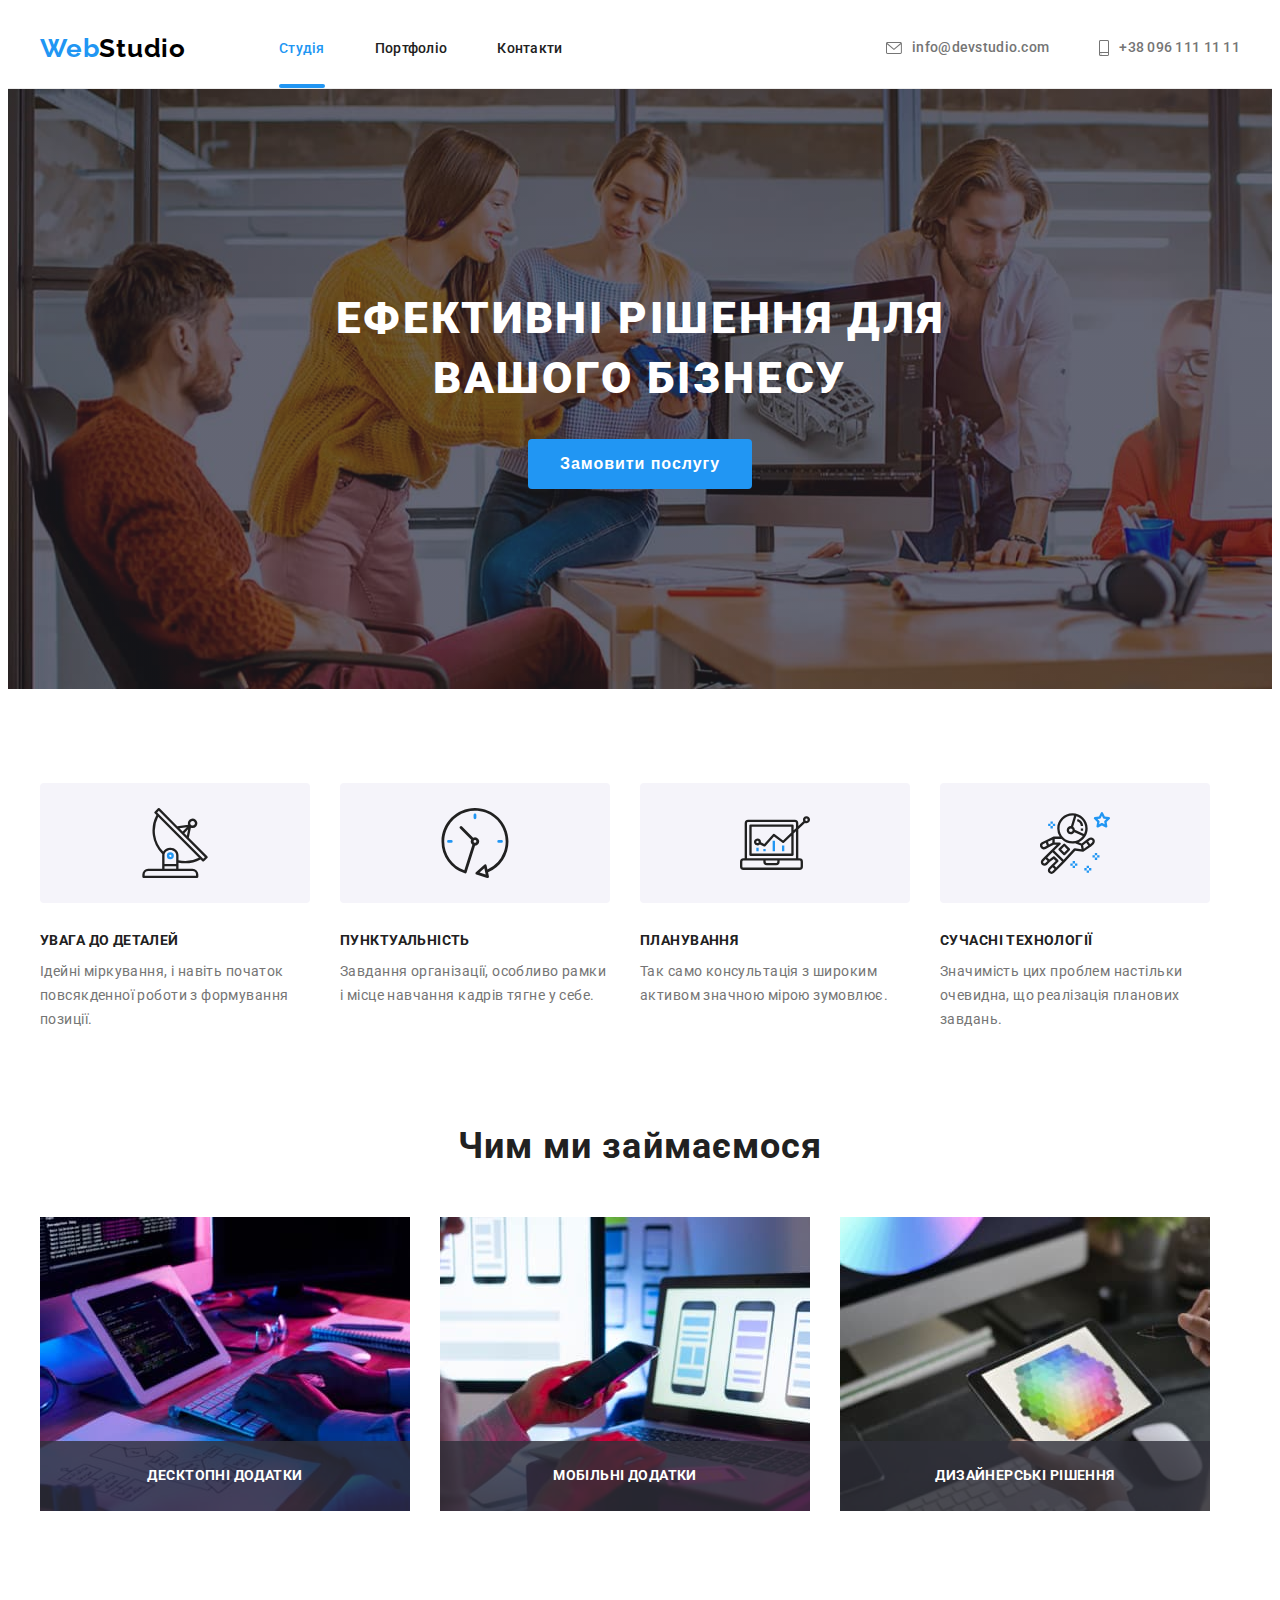
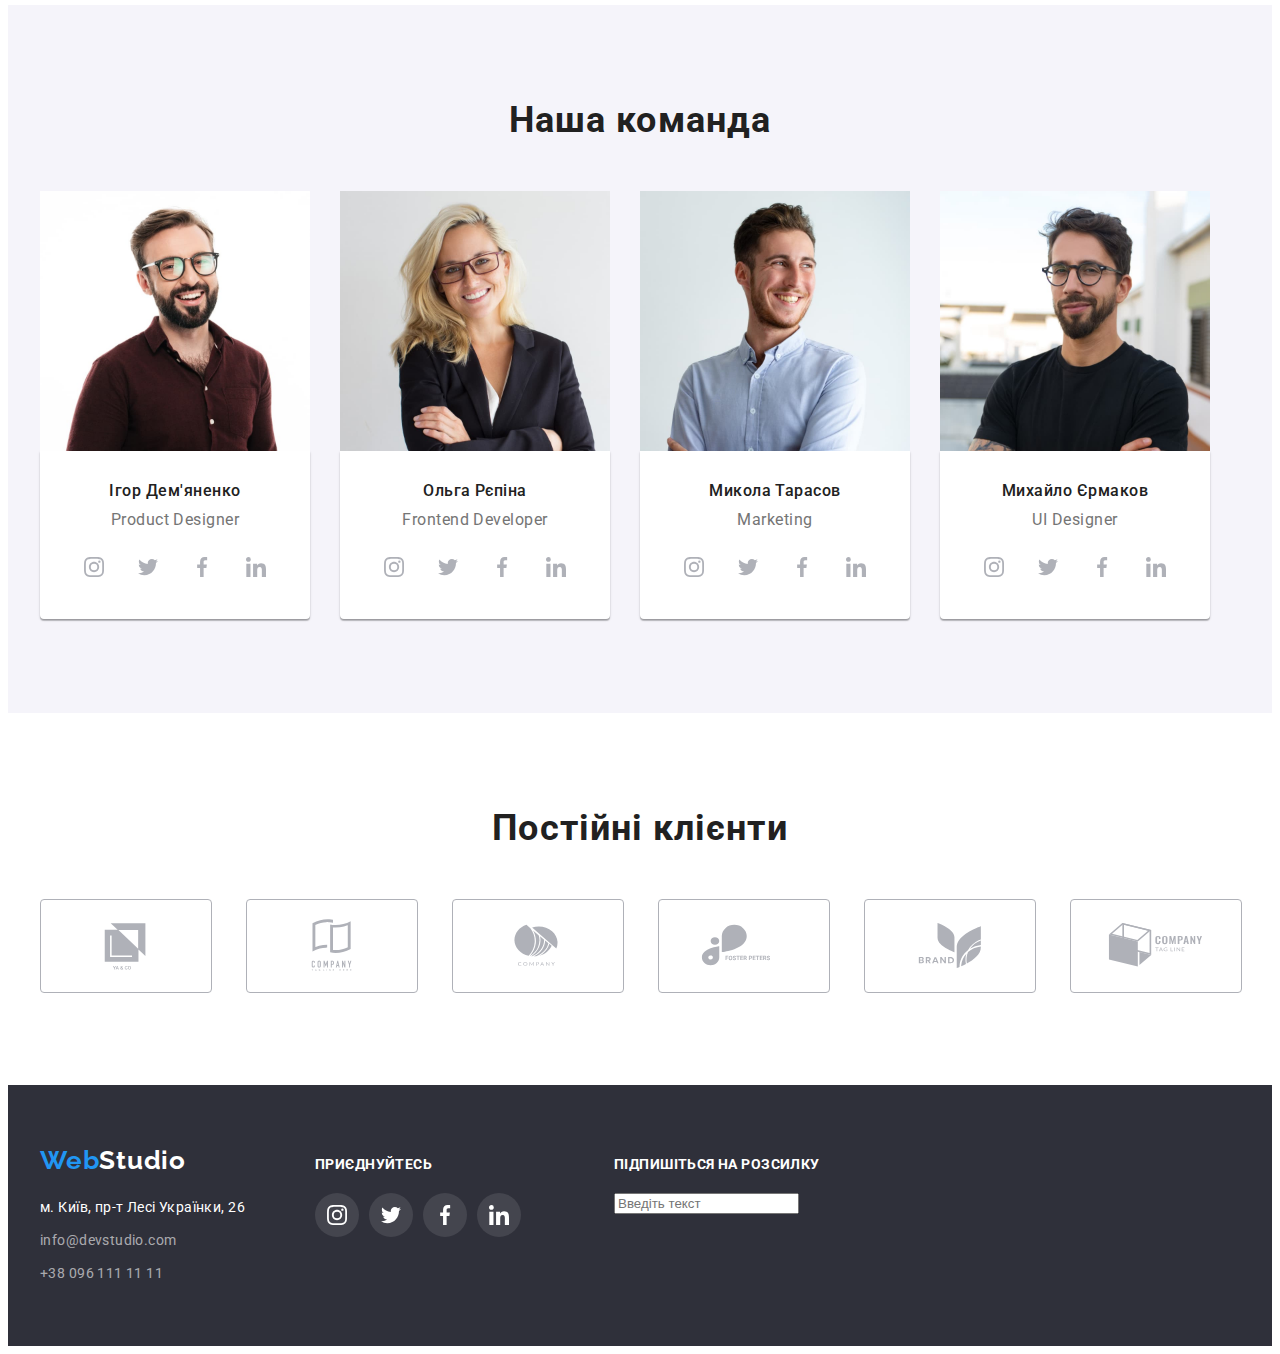
==== commit 2c654369: "Update" ====
--- a/index.html
+++ b/index.html
@@ -64,7 +64,7 @@
         </section>
         <section class="section">
             <div class="container">
-                <h2 class="hidden-title">
+                <h2 class="visually-hidden">
                     Наші переваги
                 </h2>
                     <ul class="flex-items">
@@ -413,6 +413,20 @@
                         </a>
                     </li>
                 </ul>
+            </div>
+            <div class="footer-form">
+                <form class="">
+                    <p class="footer-form-title">Підпишіться на розсилку</p>
+                    <span class="contact-form-input-footer">
+                        <input 
+                            name="user-email-address" 
+                            class="email-footer" 
+                            type="email" 
+                            placeholder="Введіть текст">
+                        
+                    </span>
+                    </label>
+                </form>
             </div>
         </div>
     </footer>
@@ -430,10 +444,11 @@
             <label class="contact-form-field">
                 <span class="text-style">Ім'я</span>
                 <span class="contact-form-input-wrapper">
-                    <input name="user-name" 
+                    <input 
+                    name="user-name" 
                     class="contact-form-input" 
                     type="text">
-                    <svg class="contact-form-icon">
+                    <svg class="contact-form-icon" width="18" height="18">
                         <use href="./images/for-sprite/sprite.svg#icon-name"></use>
                     </svg>
                 </span>
@@ -441,10 +456,11 @@
             <label class="contact-form-field">
                 <span class="text-style">Телефон</span>
                 <span class="contact-form-input-wrapper">
-                    <input name="user-phone" 
+                    <input 
+                    name="user-phone" 
                     class="contact-form-input" 
                     type="tel">
-                    <svg class="contact-form-icon">
+                    <svg class="contact-form-icon"width="18" height="18">
                         <use href="./images/for-sprite/sprite.svg#icon-tel"></use>
                     </svg>
                 </span>
@@ -452,10 +468,11 @@
             <label class="contact-form-field">
                 <span class="text-style">Пошта</span>
                 <span class="contact-form-input-wrapper">
-                    <input name="user-mail" 
-                    class="contact-form-input" 
-                    type="email">
-                    <svg class="contact-form-icon">
+                    <input 
+                        name="user-mail" 
+                        class="contact-form-input" 
+                        type="email">
+                    <svg class="contact-form-icon" width="18" height="18">
                         <use href="./images/for-sprite/sprite.svg#icon-mail"></use>
                     </svg>
                 </span>
@@ -463,23 +480,33 @@
             <label class="contact-form-field">
                 <span class="text-style">Коментар</span>
                 <textarea 
-                name="user-message" 
-                class="contact-form-message"
-                placeholder="Введіть текст"
+                    name="user-message" 
+                    class="contact-form-message"
+                    placeholder="Введіть текст"
                 ></textarea>
             </label>
             <div class="contact-form-checkbox-wrapper">
-                <input name="accept-policy" 
-                type="checkbox" 
-                class="contact-form-checkbox" 
-                id="policy-checkbox"
-                required>
-                <label for="policy-checkbox" class="contact-form-checkbox-label">
-                    Погоджуюся з розсилкою та приймаю <a href="#">Умови договору</a>
+                <input 
+                    name="accept-policy" 
+                    type="checkbox" 
+                    class="contact-form-checkbox visually-hidden" 
+                    id="policy-checkbox"
+                    required>
+                <label
+                    for="policy-checkbox" 
+                    class="contact-form-checkbox-label">
+                    <span class="check-thumb">
+                        <svg class="check-icon" width="16" height="15">
+                            <use href=".images/for-sprite/icon-check.svg"></use>
+                        </svg>
+                    </span>
+                    Погоджуюся з розсилкою та приймаю&nbsp
+                    <a href="#" class="link-comment">Умови договору</a>
                 </label>
             </div>
-            <button type="submit" 
-            class="contact-form-submit-btn">
+            <button 
+                type="submit" 
+                class="contact-form-submit-button">
                 Відправити
             </button>
         </form>
--- a/css/styles.css
+++ b/css/styles.css
@@ -244,7 +244,7 @@
     cursor: pointer;
 }
 
-.hidden-title {
+.visually-hidden {
     position: absolute;
     width: 1px;
     height: 1px;
@@ -851,3 +851,75 @@
     color: rgba(117, 117, 117, 0.5);
     }
 
+.contact-form-checkbox-wrapper {
+    margin-bottom: 30px;
+}
+
+.contact-form-checkbox-label {
+    display: flex;
+    justify-content: center;
+    align-items: center;
+    font-size: 14px;
+}
+
+.check-thumb {
+    position: relative;
+}
+
+.check-icon {
+    position: absolute;
+    display: inline-block;
+    top: 50%;
+    left: 0;
+    transform: translateY(-50%);
+}
+
+.link-comment {
+    font-size: 14px;
+    line-height: 1.71;
+    letter-spacing: 0.03em;
+    text-decoration-line: underline;
+    color: var(--link-color);
+}
+
+.contact-form-submit-button {
+    display: block;
+    min-width: 200px;
+    padding: 10px 52px;
+    margin-left: auto;
+    margin-right: auto;
+    border: 1px transparent;
+    font-family: inherit;
+    font-weight: 700;
+    font-size: 16px;
+    line-height: 1.88;
+    letter-spacing: 0.06em;
+    color: var(--primary-background-color);
+    background-color: var(--link-color);
+    border-radius: 4px;
+    cursor: pointer;
+    transition: background-color 250ms cubic-bezier(0.4, 0, 0.2, 1);
+}
+
+.contact-form-submit-button:hover, 
+.contact-form-submit-button:focus {
+    background-color: var(--active-button-color);
+    box-shadow: 0px 4px 4px rgba(0, 0, 0, 0.15);
+}
+
+.footer-form {
+    width: 570px;
+    height: 86px;
+    margin-left: 93px;
+
+}
+
+.footer-form-title {
+    margin-bottom: 20px;
+    font-weight: 700;
+    font-size: 14px;
+    line-height: 1.14;
+    letter-spacing: 0.03em;
+    text-transform: uppercase;
+    color: var(--primary-background-color);
+}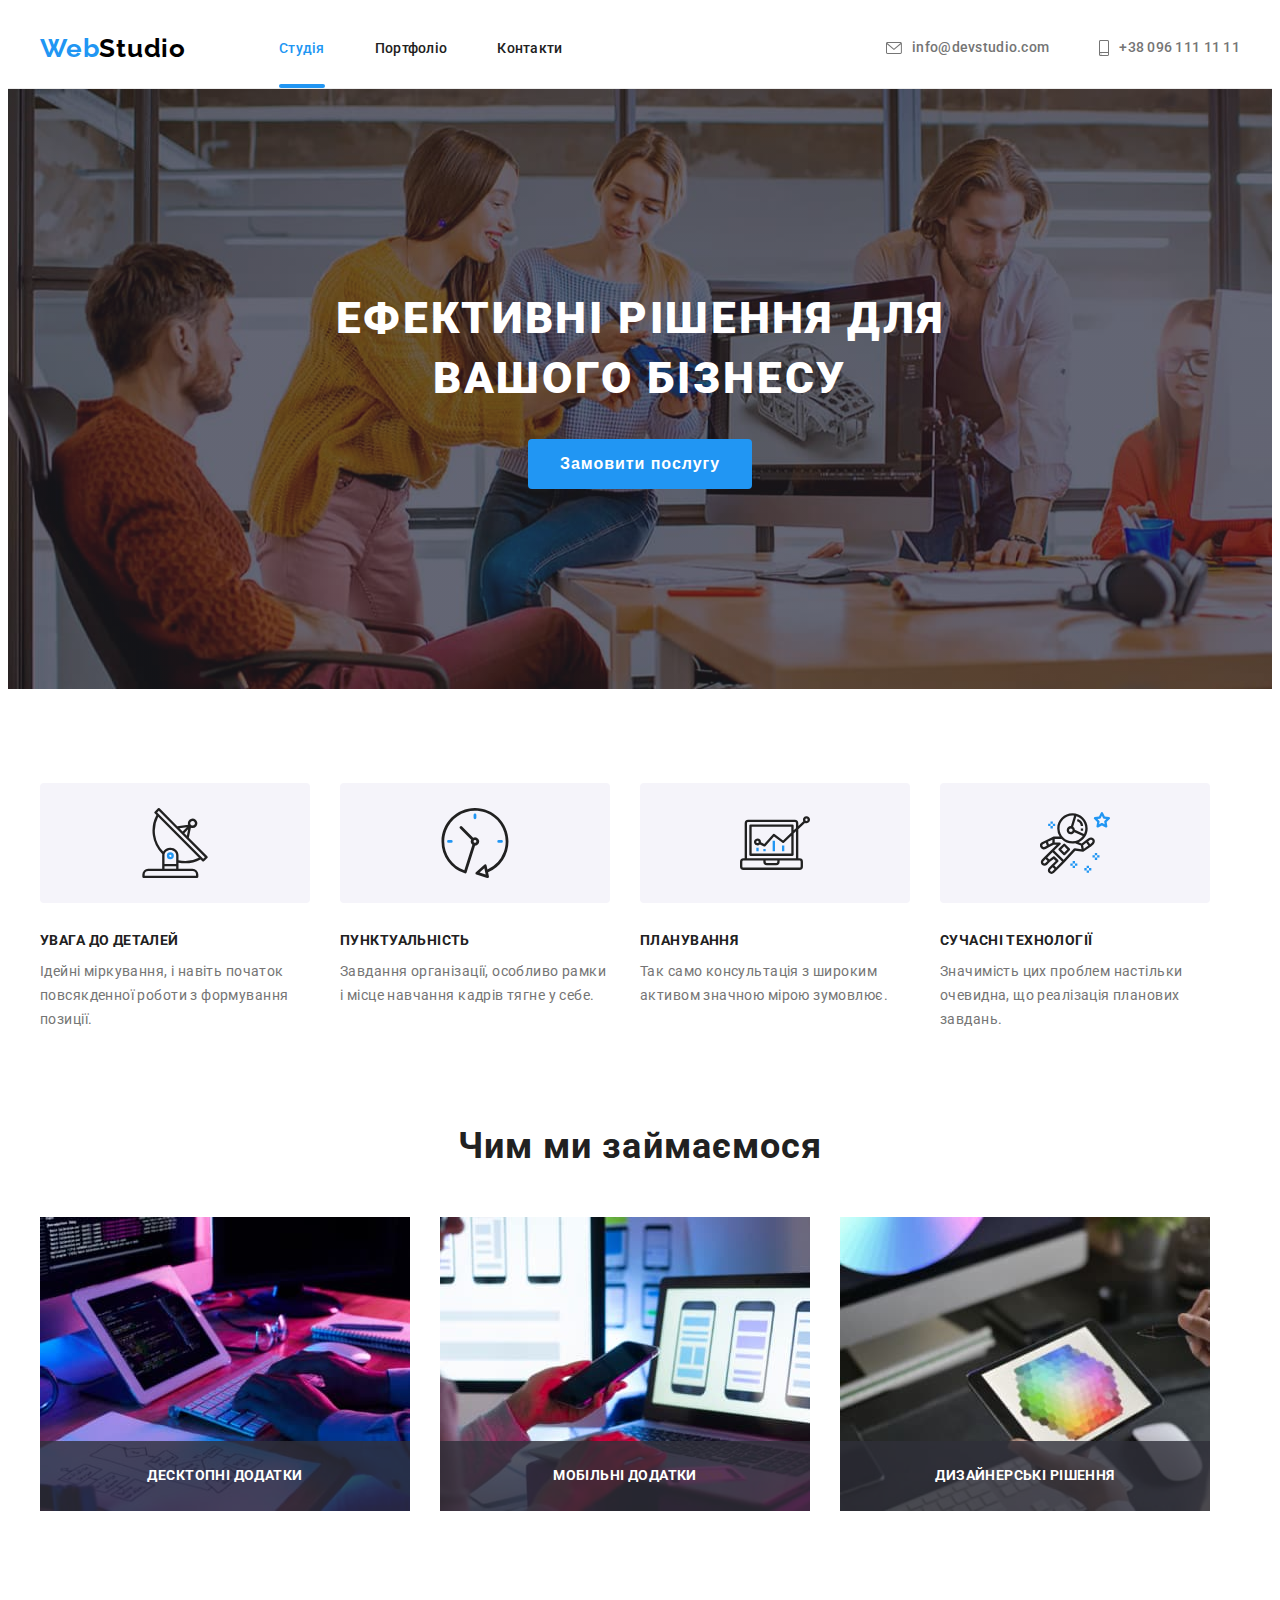
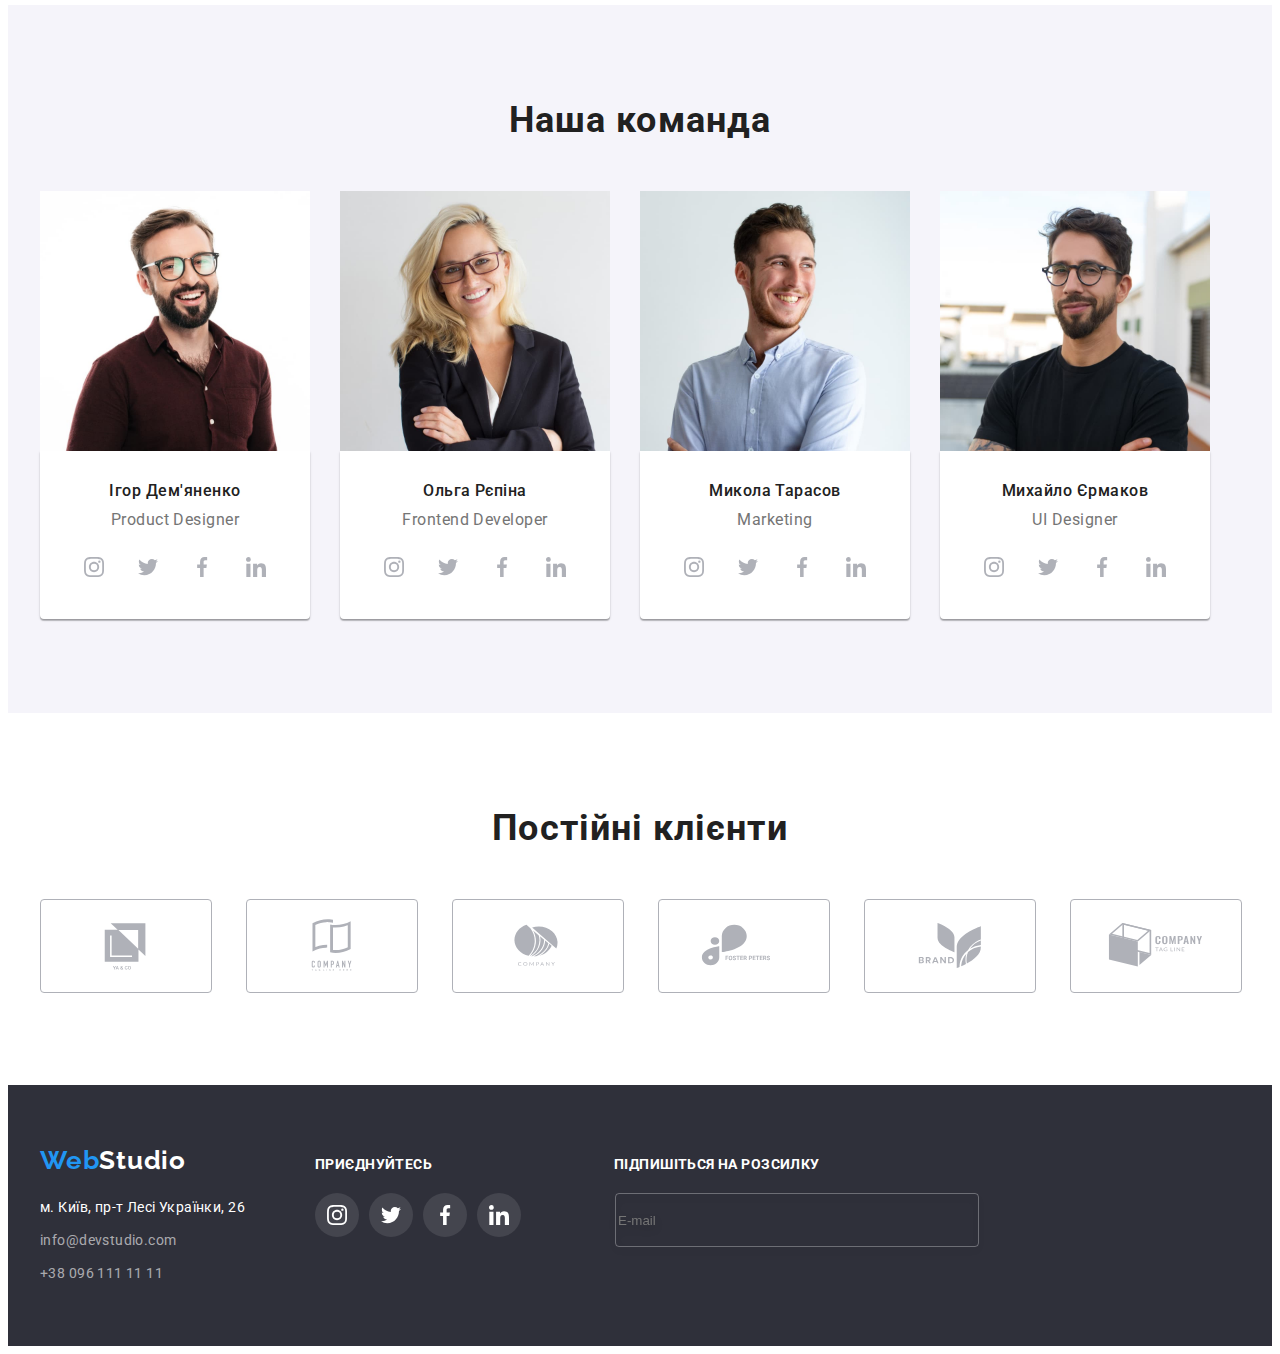
==== commit 2f34e5ae: "Update" ====
--- a/index.html
+++ b/index.html
@@ -422,7 +422,7 @@
                             name="user-email-address" 
                             class="email-footer" 
                             type="email" 
-                            placeholder="Введіть текст">
+                            placeholder="E-mail">
                         
                     </span>
                     </label>
--- a/css/styles.css
+++ b/css/styles.css
@@ -863,15 +863,17 @@
 }
 
 .check-thumb {
-    position: relative;
-}
-
-.check-icon {
-    position: absolute;
-    display: inline-block;
-    top: 50%;
-    left: 0;
-    transform: translateY(-50%);
+    display: block;
+    width: 16px;
+    height: 15px;
+    margin-right: 8px;
+    border: 1px solid var(--primary-color);
+    cursor: pointer;
+}
+
+
+.check-thumb:checked .check-icon {
+    background-color: var(--link-color);
 }
 
 .link-comment {
@@ -922,4 +924,22 @@
     letter-spacing: 0.03em;
     text-transform: uppercase;
     color: var(--primary-background-color);
+}
+
+.email-footer {
+    width: 358px;
+    height: 50px;
+    border: 1px solid rgba(255, 255, 255, 0.3);
+    filter: drop-shadow(0px 4px 4px rgba(0, 0, 0, 0.15));
+    border-radius: 4px;
+    background-color: transparent;
+}
+
+.contact-form-input-footer {
+    border: 1px solid transparent;
+    appearance: none;
+}
+
+.contact-form-input-footer:focus {
+    border-color: rgba(255, 255, 255, 0.3);
 }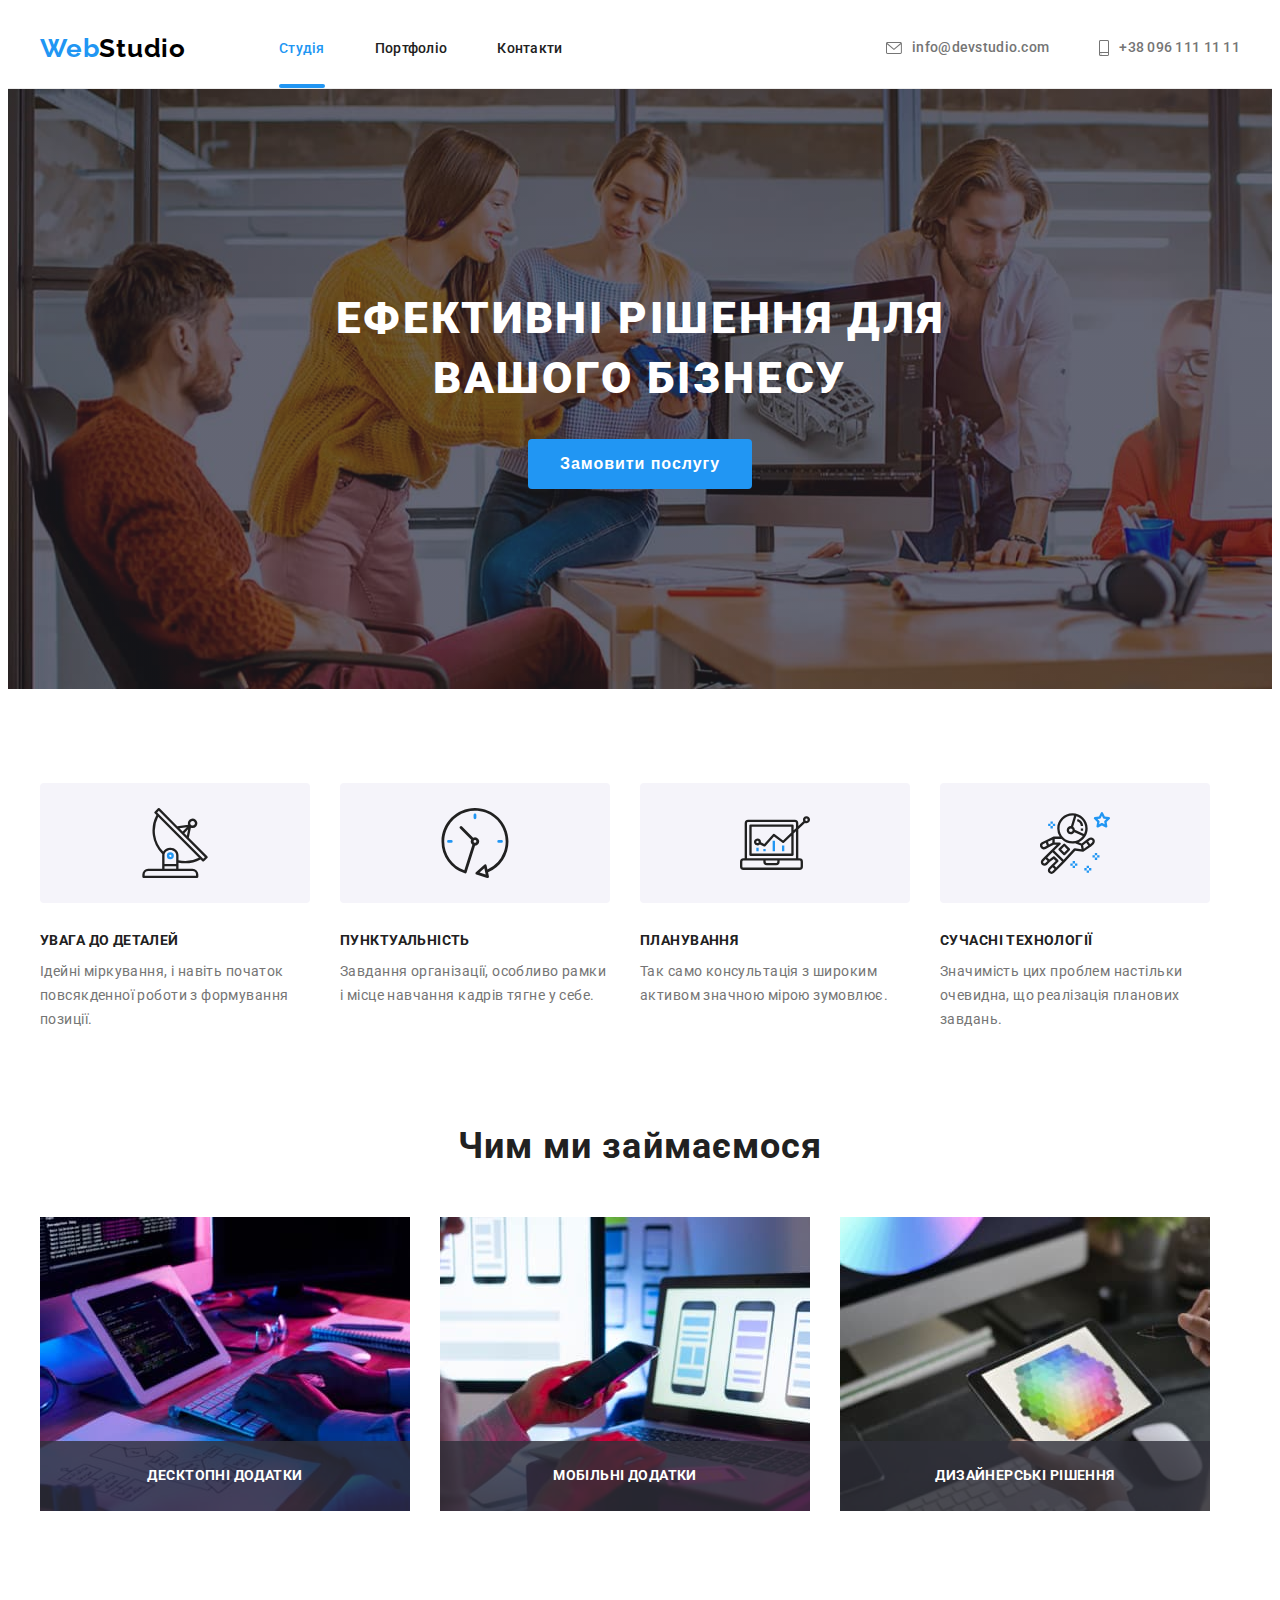
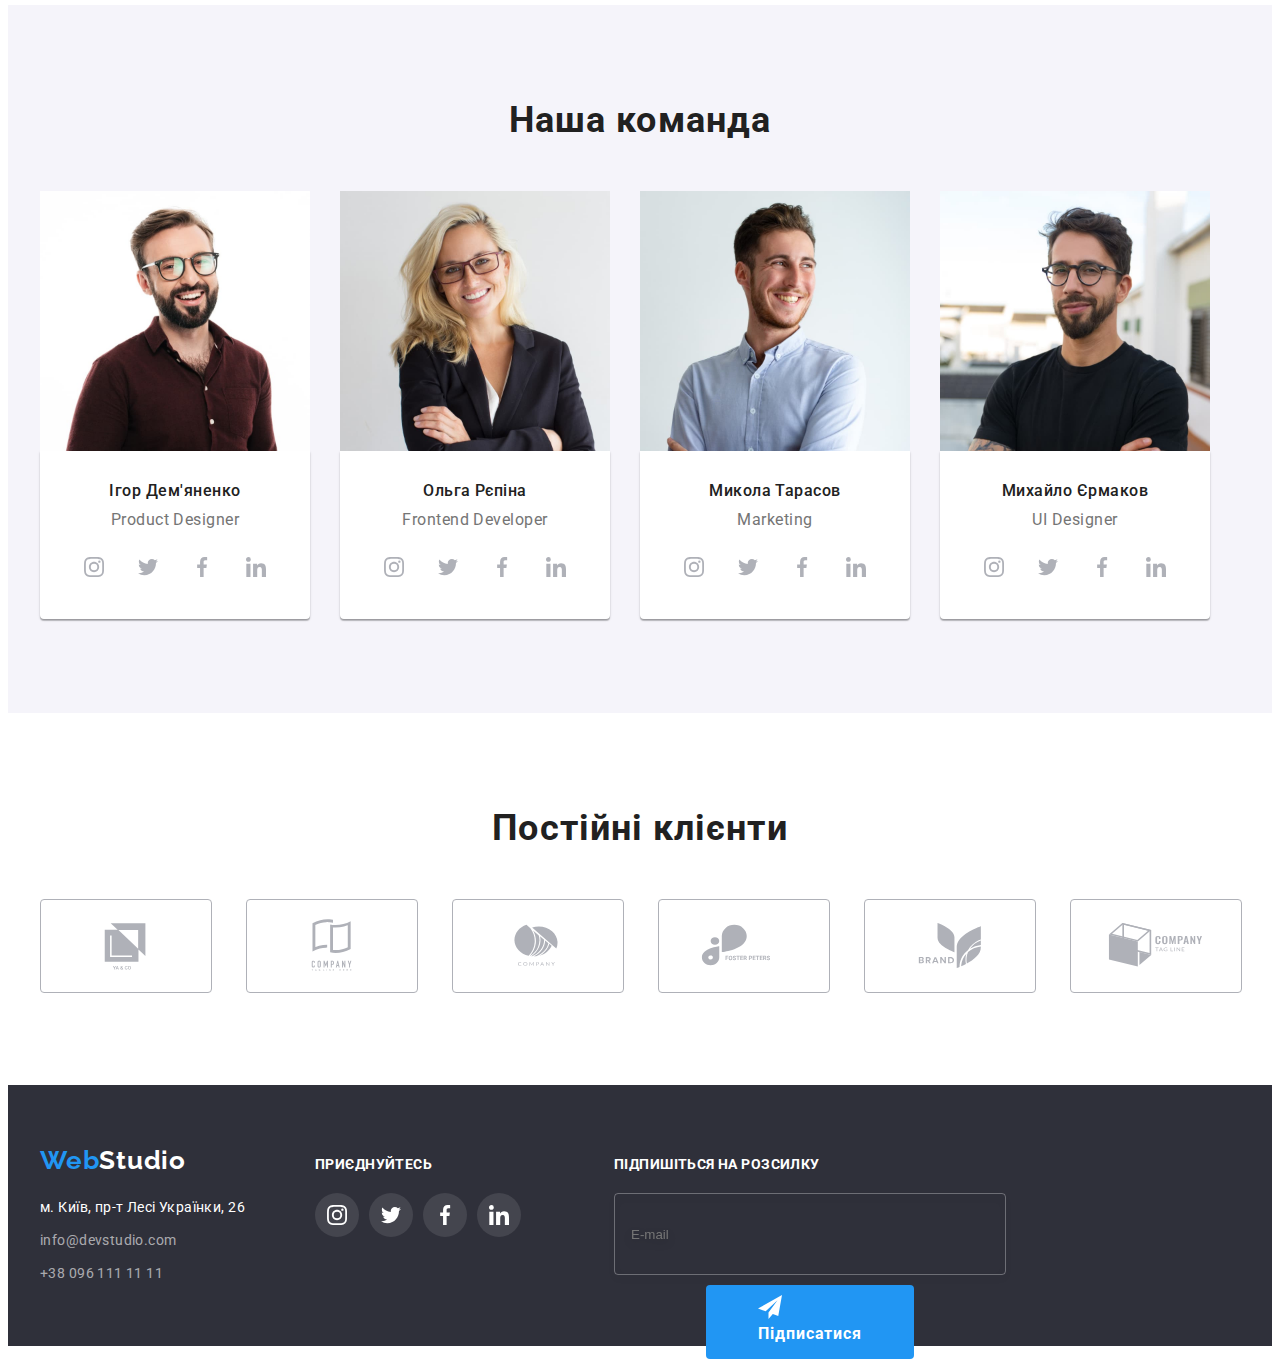
==== commit c6a43ce1: "Update" ====
--- a/index.html
+++ b/index.html
@@ -415,17 +415,25 @@
                 </ul>
             </div>
             <div class="footer-form">
-                <form class="">
+                <form class="footer-contain">
                     <p class="footer-form-title">Підпишіться на розсилку</p>
+                    <label class="contact-form-field">
                     <span class="contact-form-input-footer">
                         <input 
                             name="user-email-address" 
                             class="email-footer" 
                             type="email" 
                             placeholder="E-mail">
-                        
                     </span>
                     </label>
+                    <button type="submit" class="footer-button">
+                        <span class="contain-footer-button">
+                            <svg class="footer-icon" width="24" height="24">
+                                <use href="./images/for-sprite/sprite.svg#icon-send"></use>
+                            </svg>
+                        </span>
+                        Підписатися
+                    </button>
                 </form>
             </div>
         </div>
--- a/css/styles.css
+++ b/css/styles.css
@@ -909,13 +909,32 @@
     box-shadow: 0px 4px 4px rgba(0, 0, 0, 0.15);
 }
 
+.contain-footer-button {
+    display: block;
+    position: relative;
+    width: 24px;
+    height: 24px;
+}
+
+.footer-icon {
+    position: absolute;
+    top: 0;
+        left: 0;
+}
+
 .footer-form {
+    display: flex;
     width: 570px;
     height: 86px;
     margin-left: 93px;
 
 }
 
+.contact-form-input-footer {
+    display: block;
+}
+
+
 .footer-form-title {
     margin-bottom: 20px;
     font-weight: 700;
@@ -929,17 +948,55 @@
 .email-footer {
     width: 358px;
     height: 50px;
+    padding: 15px 16px;
     border: 1px solid rgba(255, 255, 255, 0.3);
     filter: drop-shadow(0px 4px 4px rgba(0, 0, 0, 0.15));
     border-radius: 4px;
     background-color: transparent;
 }
 
-.contact-form-input-footer {
-    border: 1px solid transparent;
-    appearance: none;
-}
-
-.contact-form-input-footer:focus {
-    border-color: rgba(255, 255, 255, 0.3);
-}+.email-footer:focus {
+    outline: none;
+        border-color: rgba(255, 255, 255, 0.3);
+}
+
+.email-footer:hover {
+    cursor: text;
+}
+
+.contact-form-message:focus {
+    outline: none;
+    border-color: var(--link-color);
+}
+
+.contact-form-message::placeholder {
+    font-size: 12px;
+    line-height: 1.17;
+    letter-spacing: 0.01em;
+    color: rgba(117, 117, 117, 0.5);
+}
+
+.footer-button {
+    display: block;
+    min-width: 200px;
+    padding: 10px 52px;
+    margin-left: auto;
+    margin-right: auto;
+    border: 1px transparent;
+    font-family: inherit;
+    font-weight: 700;
+    font-size: 16px;
+    line-height: 1.88;
+    letter-spacing: 0.06em;
+    color: var(--primary-background-color);
+    background-color: var(--link-color);
+    border-radius: 4px;
+    cursor: pointer;
+    transition: background-color 250ms cubic-bezier(0.4, 0, 0.2, 1);
+    }
+    
+.contact-form-submit-button:hover,
+.contact-form-submit-button:focus {
+    background-color: var(--active-button-color);
+    box-shadow: 0px 4px 4px rgba(0, 0, 0, 0.15);
+}
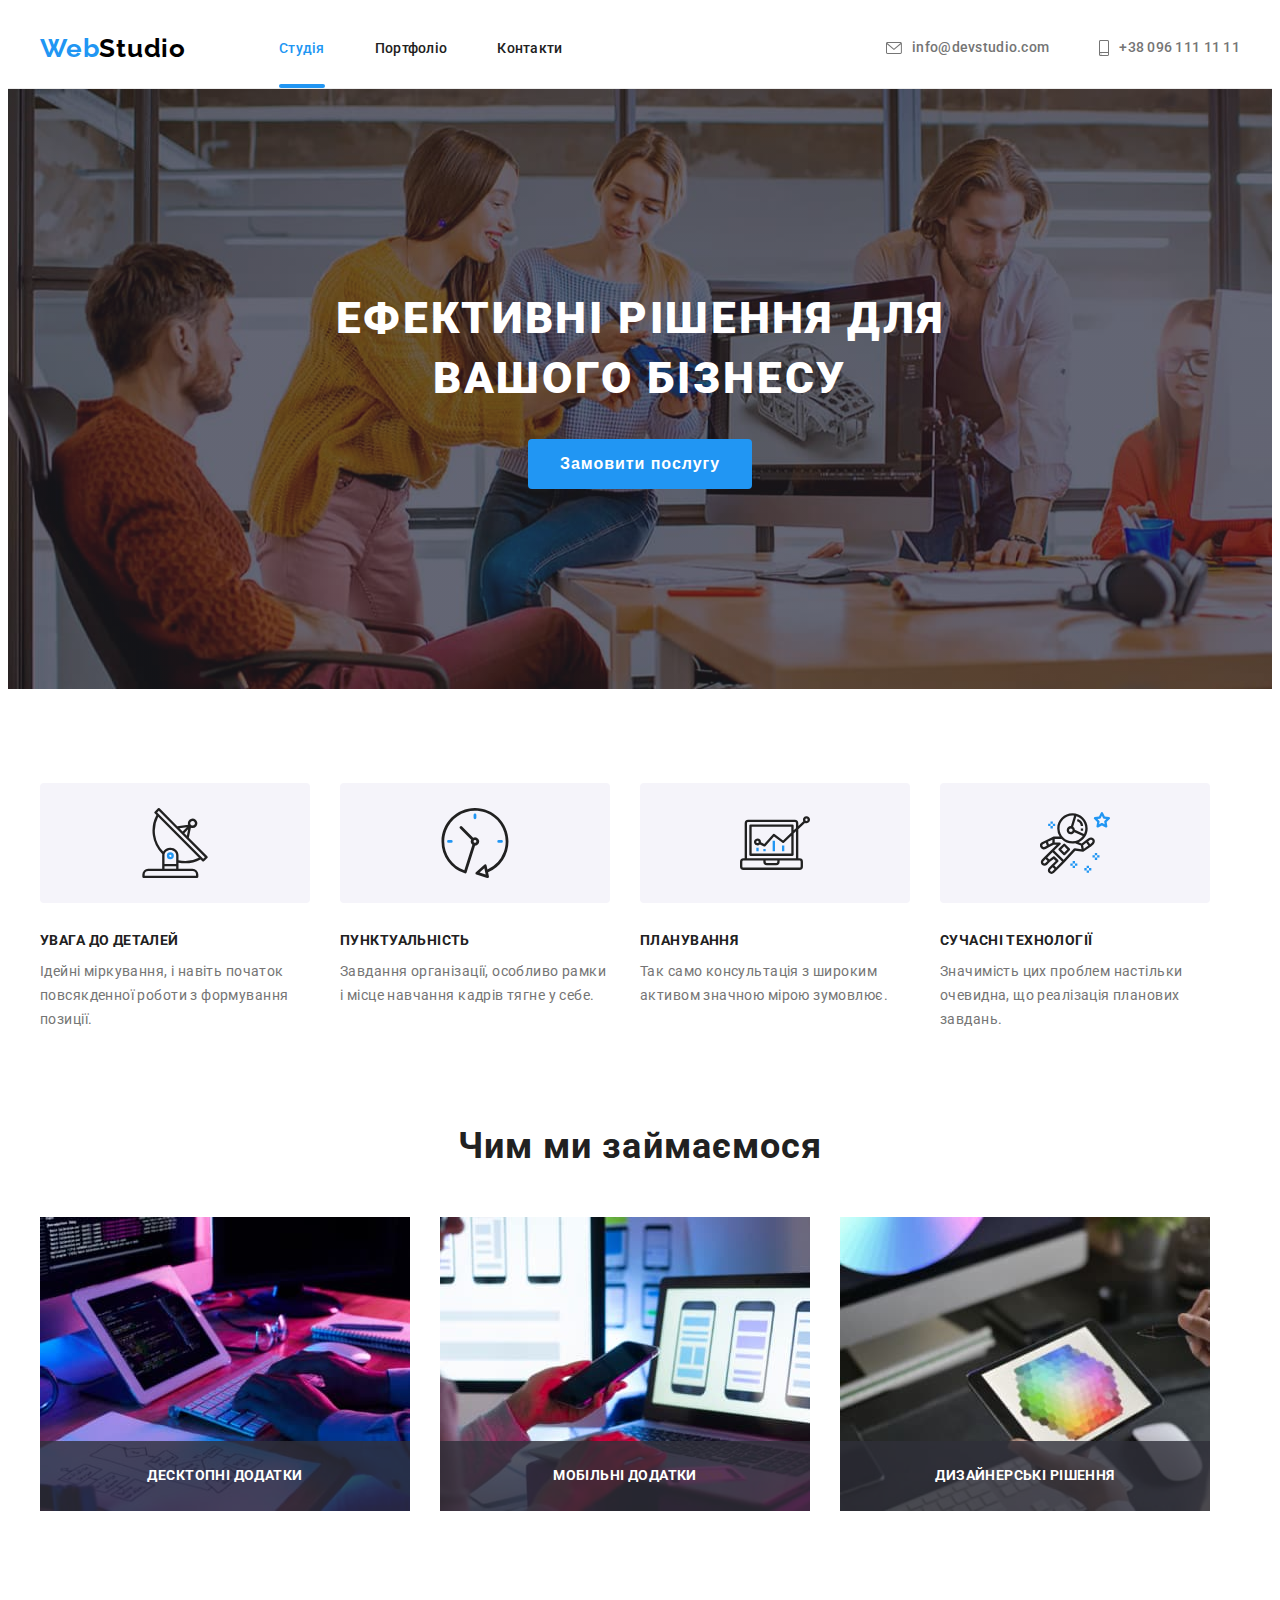
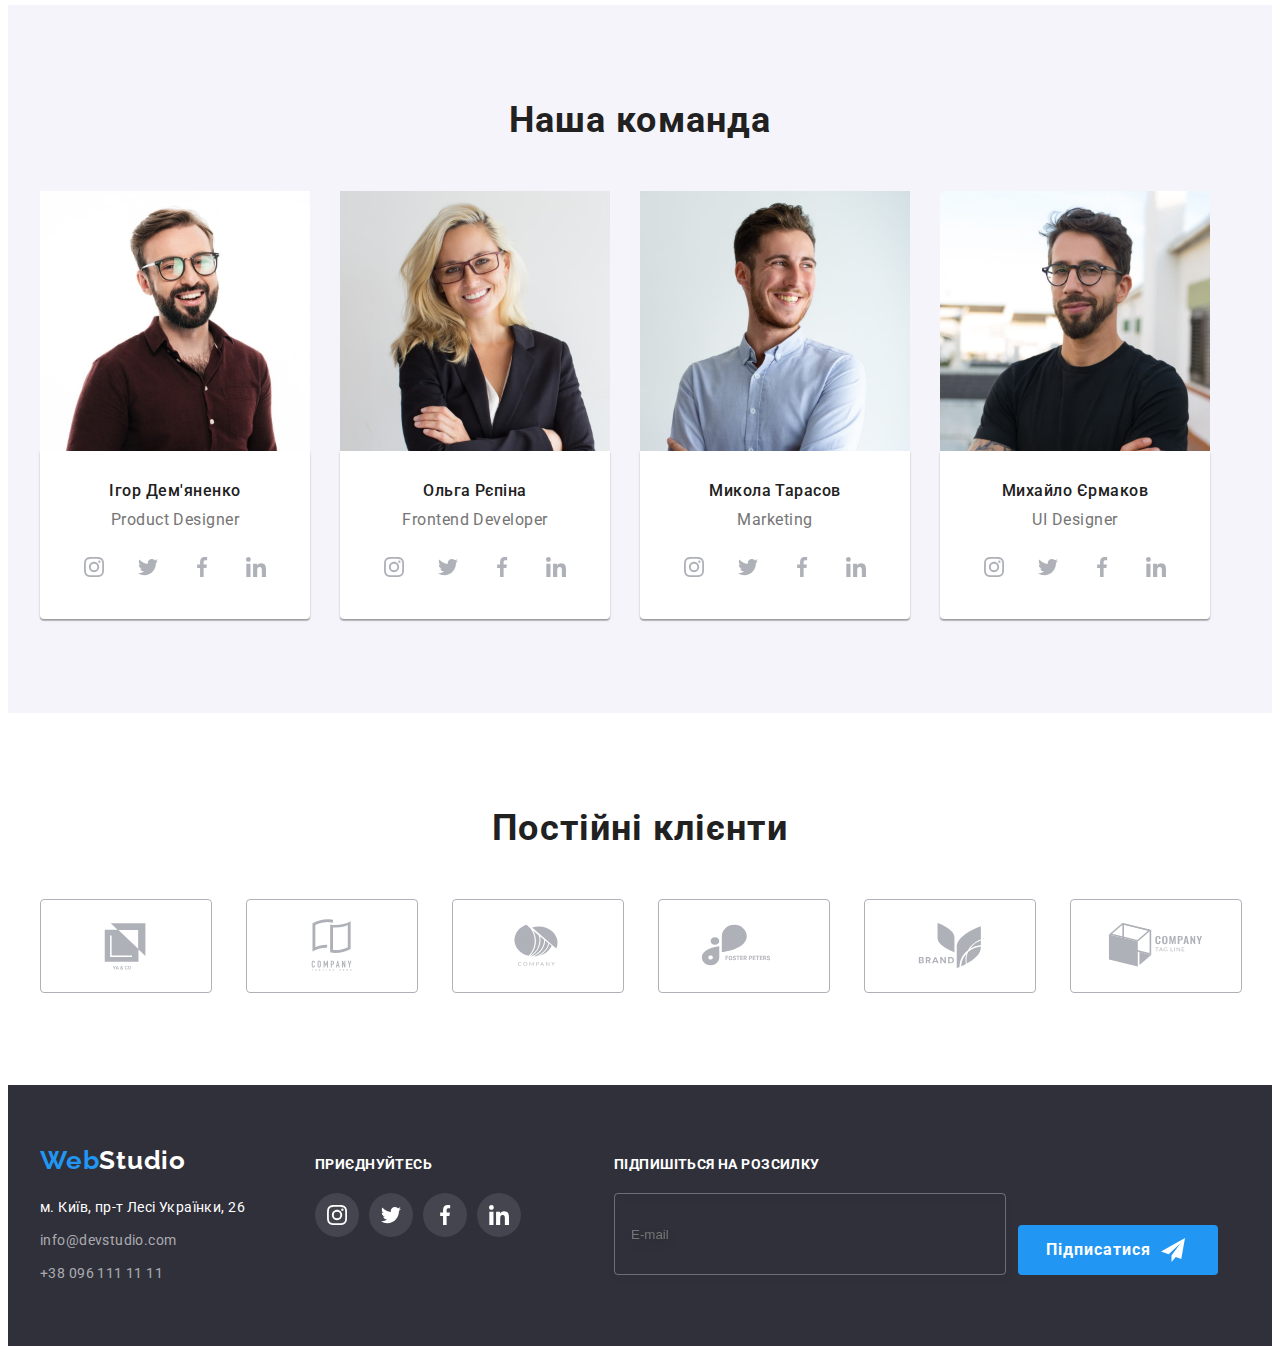
==== commit aec7cf42: "Update" ====
--- a/index.html
+++ b/index.html
@@ -416,8 +416,8 @@
             </div>
             <div class="footer-form">
                 <form class="footer-contain">
+                    <label class="contact-form-field">
                     <p class="footer-form-title">Підпишіться на розсилку</p>
-                    <label class="contact-form-field">
                     <span class="contact-form-input-footer">
                         <input 
                             name="user-email-address" 
@@ -427,12 +427,10 @@
                     </span>
                     </label>
                     <button type="submit" class="footer-button">
-                        <span class="contain-footer-button">
+                        Підписатися
                             <svg class="footer-icon" width="24" height="24">
                                 <use href="./images/for-sprite/sprite.svg#icon-send"></use>
                             </svg>
-                        </span>
-                        Підписатися
                     </button>
                 </form>
             </div>
--- a/css/styles.css
+++ b/css/styles.css
@@ -783,12 +783,15 @@
 
 .contact-form-field {
     display: block;
-    margin-bottom: 10px;
+}
+
+.contact-form-field:not(:first-child) {
+    margin-top: 10px;
 }
 
 .contact-form-input-wrapper {
     position: relative;
-    margin-top: 10px;
+    /* margin-top: 12px; */
 }
 
 .contact-form-input {
@@ -859,6 +862,7 @@
     display: flex;
     justify-content: center;
     align-items: center;
+    margin-top: 20px;
     font-size: 14px;
 }
 
@@ -871,8 +875,7 @@
     cursor: pointer;
 }
 
-
-.check-thumb:checked .check-icon {
+.contact-form-checkbox:checked + .check-thumb {
     background-color: var(--link-color);
 }
 
@@ -909,17 +912,13 @@
     box-shadow: 0px 4px 4px rgba(0, 0, 0, 0.15);
 }
 
-.contain-footer-button {
-    display: block;
-    position: relative;
-    width: 24px;
-    height: 24px;
+.footer-contain {
+    display: flex;
+    align-items: end;
 }
 
 .footer-icon {
-    position: absolute;
-    top: 0;
-        left: 0;
+    margin-left: 10px;
 }
 
 .footer-form {
@@ -933,7 +932,6 @@
 .contact-form-input-footer {
     display: block;
 }
-
 
 .footer-form-title {
     margin-bottom: 20px;
@@ -952,6 +950,7 @@
     border: 1px solid rgba(255, 255, 255, 0.3);
     filter: drop-shadow(0px 4px 4px rgba(0, 0, 0, 0.15));
     border-radius: 4px;
+    color: var(--primary-background-color);
     background-color: transparent;
 }
 
@@ -977,11 +976,11 @@
 }
 
 .footer-button {
-    display: block;
+    display: flex;
+    align-items: center;
     min-width: 200px;
-    padding: 10px 52px;
-    margin-left: auto;
-    margin-right: auto;
+    padding: 10px 28px;
+    margin-left: 12px;
     border: 1px transparent;
     font-family: inherit;
     font-weight: 700;
@@ -995,8 +994,7 @@
     transition: background-color 250ms cubic-bezier(0.4, 0, 0.2, 1);
     }
     
-.contact-form-submit-button:hover,
-.contact-form-submit-button:focus {
+.footer-button:hover,
+.footer-button:focus {
     background-color: var(--active-button-color);
-    box-shadow: 0px 4px 4px rgba(0, 0, 0, 0.15);
-}
+}
